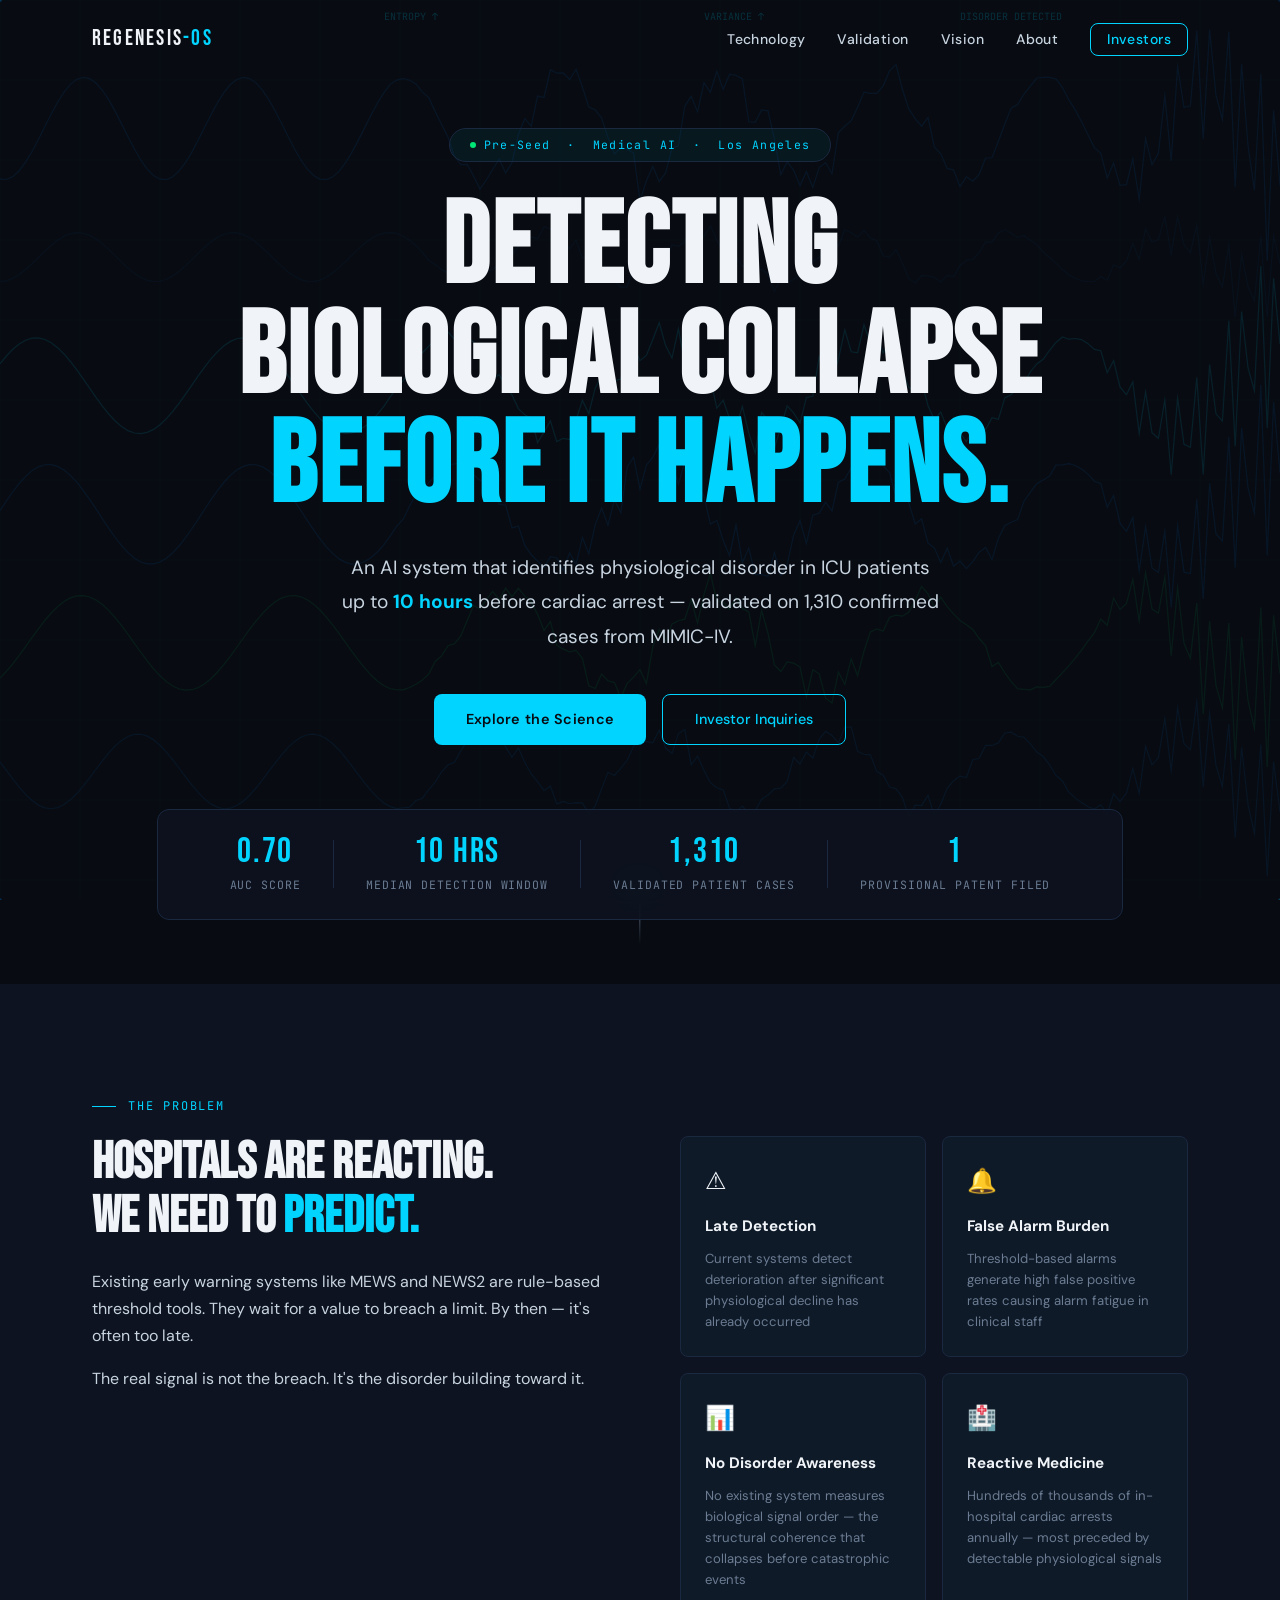
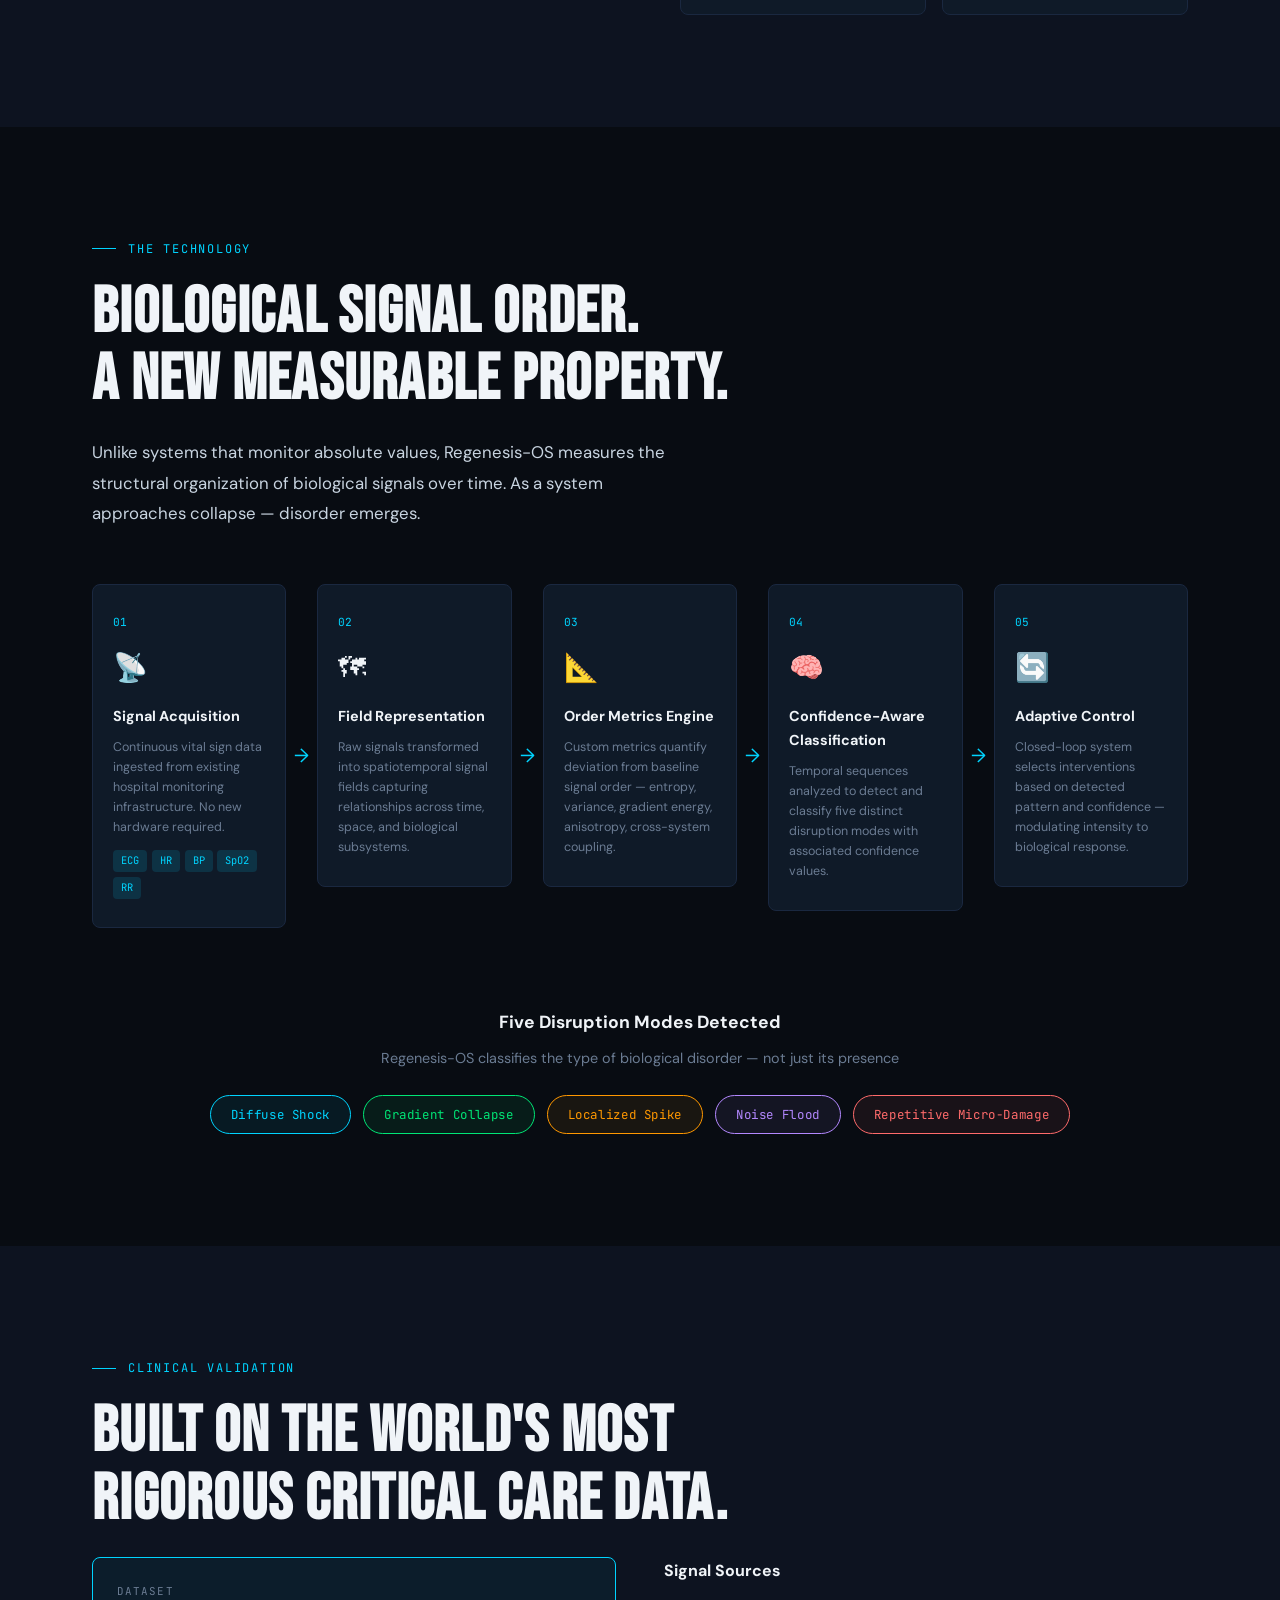
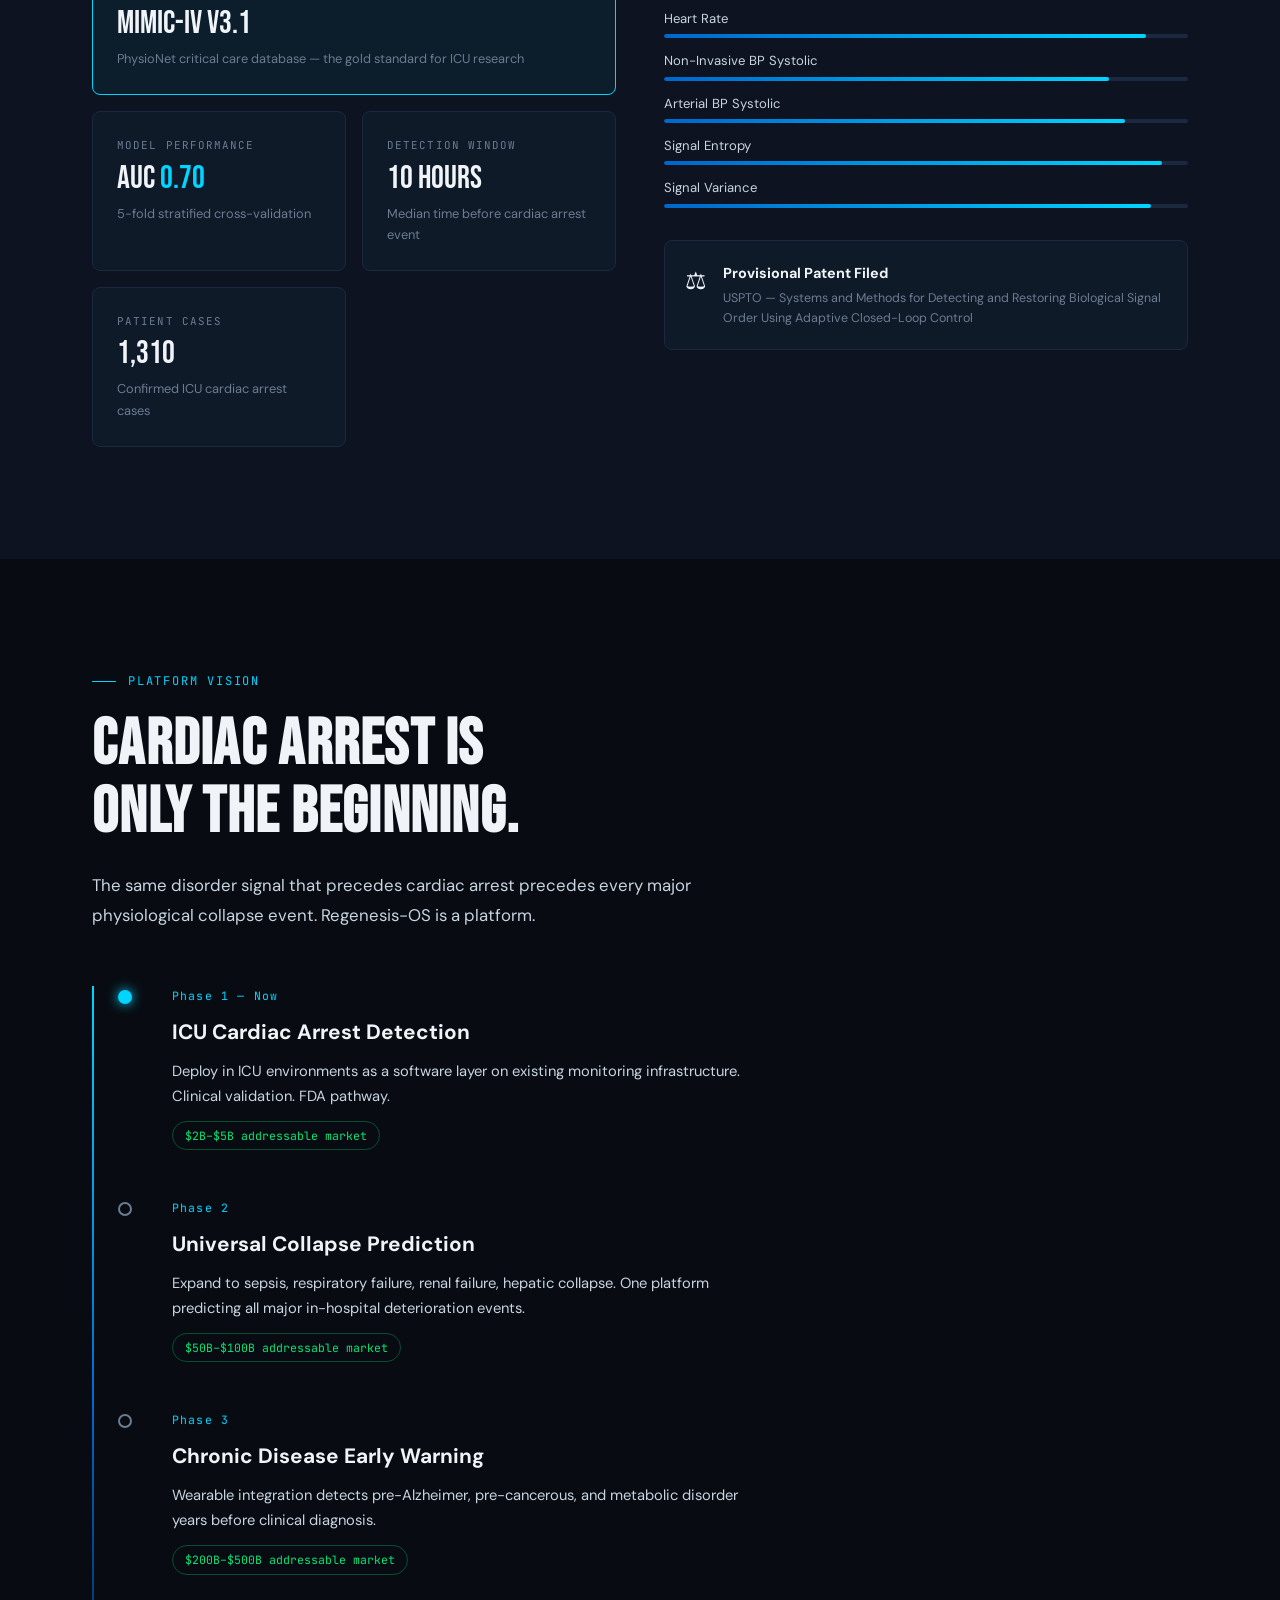
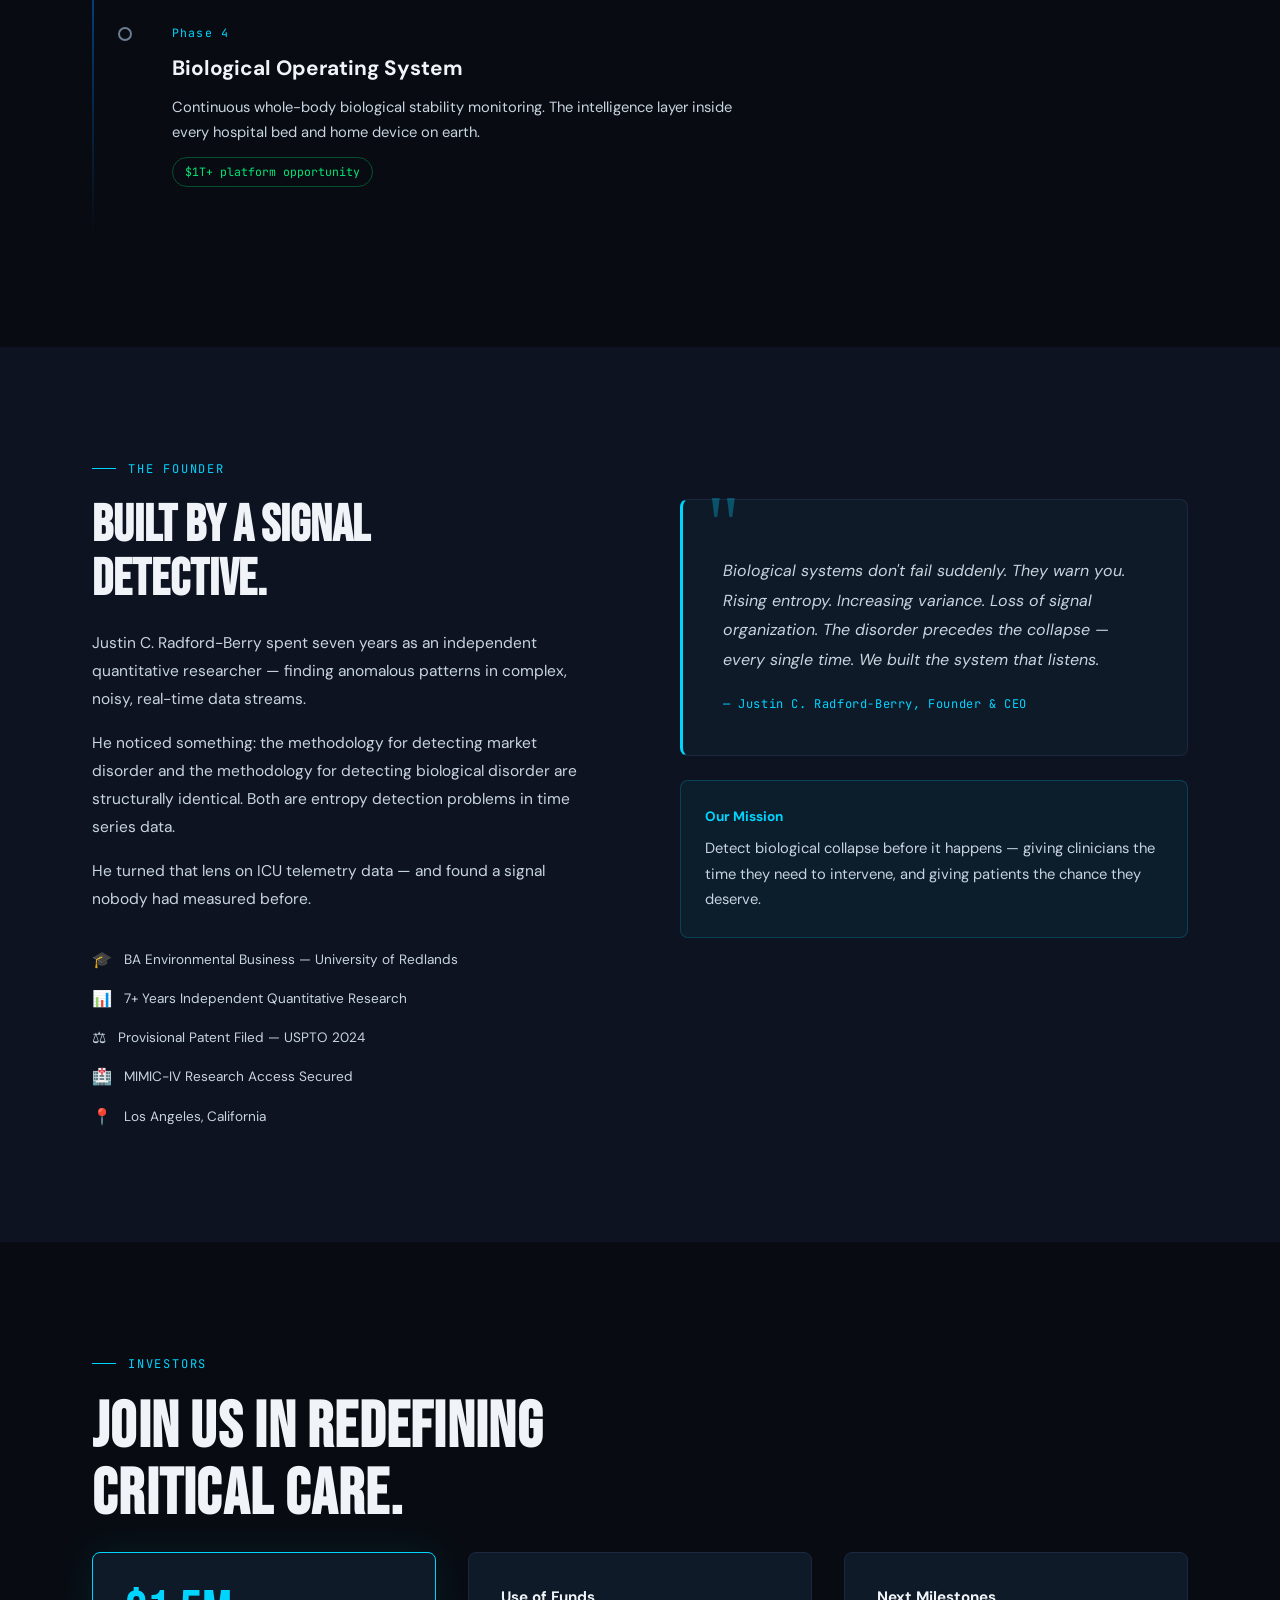
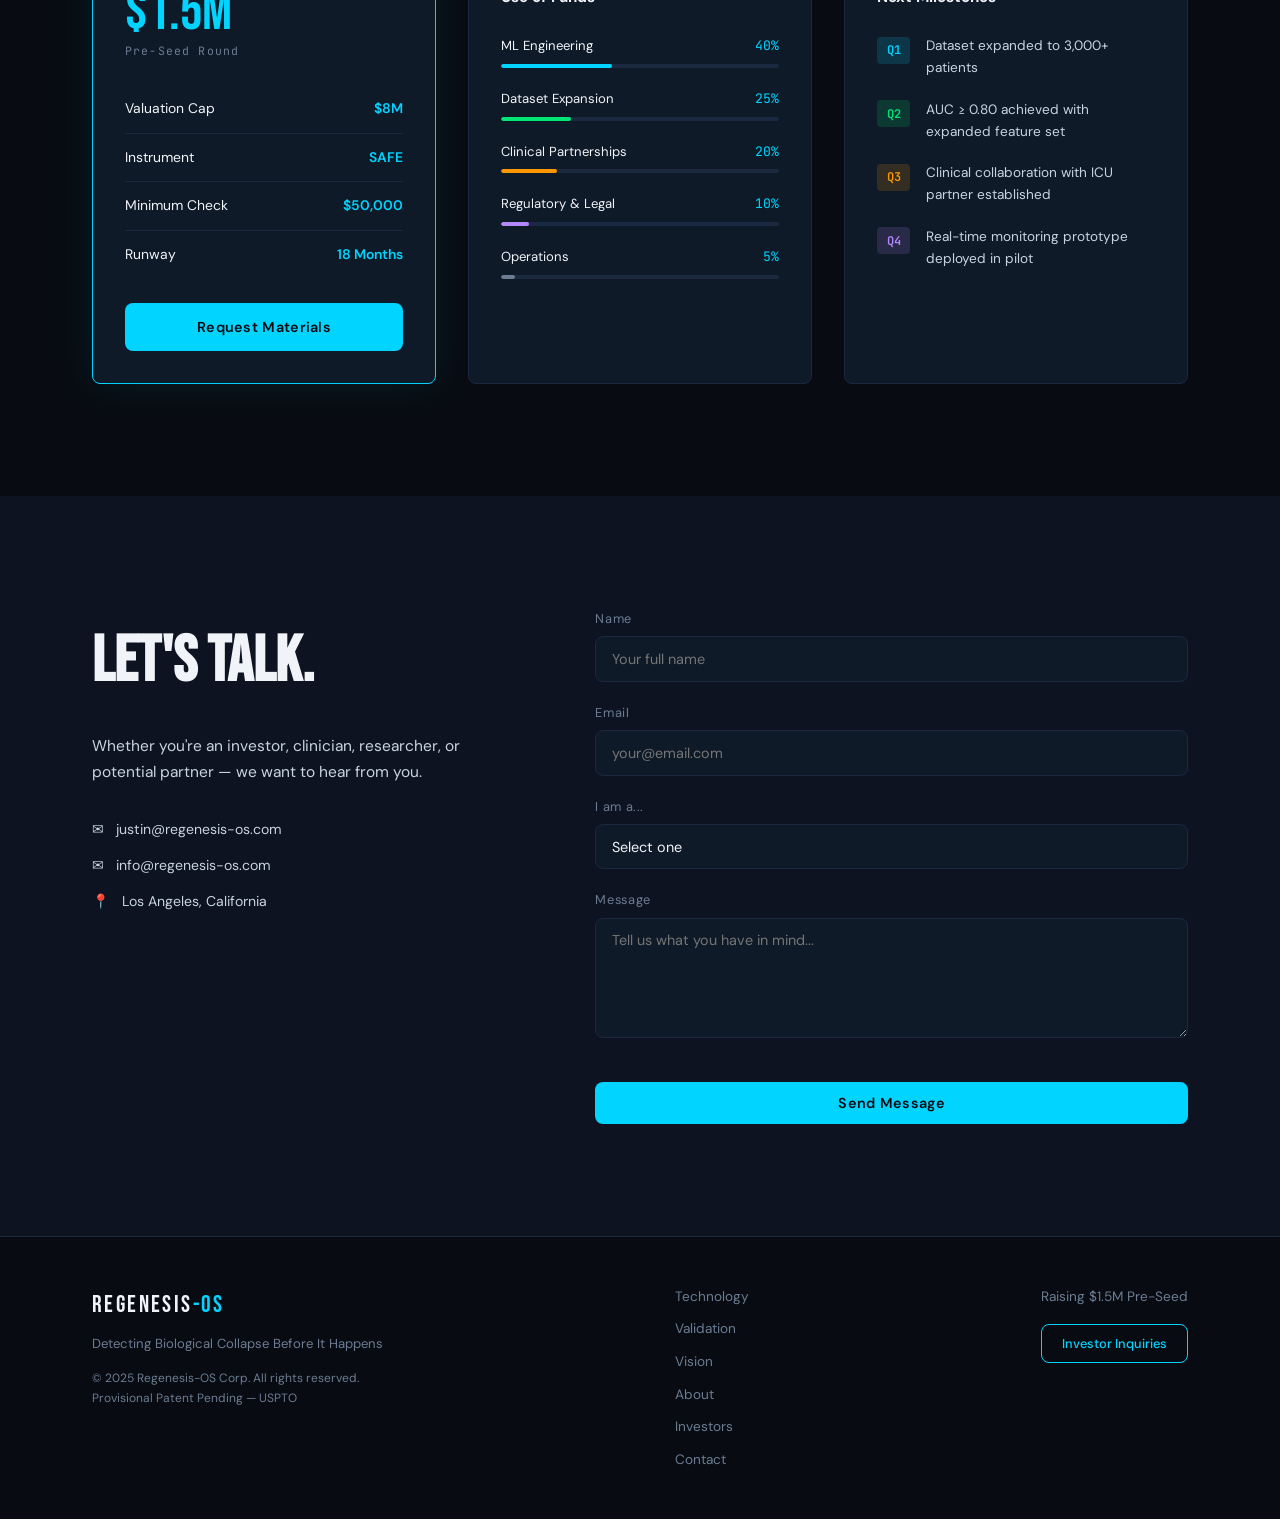
==== index.html @ fcfbba46 "Initial Regenesis-OS website" ====
<!DOCTYPE html>
<html lang="en">
<head>
  <meta charset="UTF-8" />
  <meta name="viewport" content="width=device-width, initial-scale=1.0" />
  <title>Regenesis-OS | Detecting Biological Collapse Before It Happens</title>
  <meta name="description" content="AI-powered physiological disorder detection for ICU patients. Detecting cardiac arrest up to 10 hours before collapse." />
  <link rel="preconnect" href="https://fonts.googleapis.com" />
  <link rel="preconnect" href="https://fonts.gstatic.com" crossorigin />
  <link href="https://fonts.googleapis.com/css2?family=Bebas+Neue&family=DM+Sans:wght@300;400;500;600&family=JetBrains+Mono:wght@400;600&display=swap" rel="stylesheet" />
  <link rel="stylesheet" href="css/style.css" />
</head>
<body>

  <!-- NAV -->
  <nav id="navbar">
    <div class="nav-inner">
      <a href="/" class="nav-logo">REGENESIS<span>-OS</span></a>
      <ul class="nav-links">
        <li><a href="#technology">Technology</a></li>
        <li><a href="#validation">Validation</a></li>
        <li><a href="#vision">Vision</a></li>
        <li><a href="#about">About</a></li>
        <li><a href="#investors" class="nav-cta">Investors</a></li>
      </ul>
      <button class="hamburger" id="hamburger" aria-label="Menu">
        <span></span><span></span><span></span>
      </button>
    </div>
    <div class="mobile-menu" id="mobileMenu">
      <a href="#technology">Technology</a>
      <a href="#validation">Validation</a>
      <a href="#vision">Vision</a>
      <a href="#about">About</a>
      <a href="#investors">Investors</a>
    </div>
  </nav>

  <!-- HERO -->
  <section id="hero">
    <canvas id="bioCanvas"></canvas>
    <div class="hero-content">
      <div class="hero-badge">
        <span class="badge-dot"></span>
        Pre-Seed &nbsp;·&nbsp; Medical AI &nbsp;·&nbsp; Los Angeles
      </div>
      <h1 class="hero-headline">
        Detecting<br/>
        Biological Collapse<br/>
        <em>Before It Happens.</em>
      </h1>
      <p class="hero-sub">
        An AI system that identifies physiological disorder in ICU patients
        up to <strong>10 hours</strong> before cardiac arrest —
        validated on 1,310 confirmed cases from MIMIC-IV.
      </p>
      <div class="hero-actions">
        <a href="#technology" class="btn-primary">Explore the Science</a>
        <a href="#investors" class="btn-ghost">Investor Inquiries</a>
      </div>
    </div>
    <div class="hero-stats">
      <div class="stat-item">
        <span class="stat-val" data-target="0.70" data-prefix="" data-suffix="">0.70</span>
        <span class="stat-label">AUC Score</span>
      </div>
      <div class="stat-divider"></div>
      <div class="stat-item">
        <span class="stat-val">10 hrs</span>
        <span class="stat-label">Median Detection Window</span>
      </div>
      <div class="stat-divider"></div>
      <div class="stat-item">
        <span class="stat-val">1,310</span>
        <span class="stat-label">Validated Patient Cases</span>
      </div>
      <div class="stat-divider"></div>
      <div class="stat-item">
        <span class="stat-val">1</span>
        <span class="stat-label">Provisional Patent Filed</span>
      </div>
    </div>
    <div class="scroll-indicator">
      <span>Scroll</span>
      <div class="scroll-line"></div>
    </div>
  </section>

  <!-- PROBLEM -->
  <section id="problem">
    <div class="container">
      <div class="section-tag">The Problem</div>
      <div class="problem-grid">
        <div class="problem-left">
          <h2>Hospitals are reacting.<br/>We need to <em>predict.</em></h2>
          <p>Existing early warning systems like MEWS and NEWS2 are rule-based threshold tools. They wait for a value to breach a limit. By then — it's often too late.</p>
          <p>The real signal is not the breach. It's the disorder building toward it.</p>
        </div>
        <div class="problem-right">
          <div class="problem-card">
            <div class="problem-icon">⚠</div>
            <h3>Late Detection</h3>
            <p>Current systems detect deterioration after significant physiological decline has already occurred</p>
          </div>
          <div class="problem-card">
            <div class="problem-icon">🔔</div>
            <h3>False Alarm Burden</h3>
            <p>Threshold-based alarms generate high false positive rates causing alarm fatigue in clinical staff</p>
          </div>
          <div class="problem-card">
            <div class="problem-icon">📊</div>
            <h3>No Disorder Awareness</h3>
            <p>No existing system measures biological signal order — the structural coherence that collapses before catastrophic events</p>
          </div>
          <div class="problem-card">
            <div class="problem-icon">🏥</div>
            <h3>Reactive Medicine</h3>
            <p>Hundreds of thousands of in-hospital cardiac arrests annually — most preceded by detectable physiological signals</p>
          </div>
        </div>
      </div>
    </div>
  </section>

  <!-- TECHNOLOGY -->
  <section id="technology">
    <div class="container">
      <div class="section-tag">The Technology</div>
      <h2 class="section-title">Biological Signal Order.<br/>A New Measurable Property.</h2>
      <p class="section-sub">Unlike systems that monitor absolute values, Regenesis-OS measures the structural organization of biological signals over time. As a system approaches collapse — disorder emerges.</p>

      <div class="tech-pipeline">
        <div class="pipeline-step">
          <div class="step-num">01</div>
          <div class="step-icon">📡</div>
          <h3>Signal Acquisition</h3>
          <p>Continuous vital sign data ingested from existing hospital monitoring infrastructure. No new hardware required.</p>
          <div class="step-signals">
            <span>ECG</span><span>HR</span><span>BP</span><span>SpO2</span><span>RR</span>
          </div>
        </div>
        <div class="pipeline-arrow">→</div>
        <div class="pipeline-step">
          <div class="step-num">02</div>
          <div class="step-icon">🗺</div>
          <h3>Field Representation</h3>
          <p>Raw signals transformed into spatiotemporal signal fields capturing relationships across time, space, and biological subsystems.</p>
        </div>
        <div class="pipeline-arrow">→</div>
        <div class="pipeline-step">
          <div class="step-num">03</div>
          <div class="step-icon">📐</div>
          <h3>Order Metrics Engine</h3>
          <p>Custom metrics quantify deviation from baseline signal order — entropy, variance, gradient energy, anisotropy, cross-system coupling.</p>
        </div>
        <div class="pipeline-arrow">→</div>
        <div class="pipeline-step">
          <div class="step-num">04</div>
          <div class="step-icon">🧠</div>
          <h3>Confidence-Aware Classification</h3>
          <p>Temporal sequences analyzed to detect and classify five distinct disruption modes with associated confidence values.</p>
        </div>
        <div class="pipeline-arrow">→</div>
        <div class="pipeline-step">
          <div class="step-num">05</div>
          <div class="step-icon">🔄</div>
          <h3>Adaptive Control</h3>
          <p>Closed-loop system selects interventions based on detected pattern and confidence — modulating intensity to biological response.</p>
        </div>
      </div>

      <div class="disruption-modes">
        <div class="modes-header">
          <h3>Five Disruption Modes Detected</h3>
          <p>Regenesis-OS classifies the type of biological disorder — not just its presence</p>
        </div>
        <div class="modes-grid">
          <div class="mode-chip mode-1">Diffuse Shock</div>
          <div class="mode-chip mode-2">Gradient Collapse</div>
          <div class="mode-chip mode-3">Localized Spike</div>
          <div class="mode-chip mode-4">Noise Flood</div>
          <div class="mode-chip mode-5">Repetitive Micro-Damage</div>
        </div>
      </div>
    </div>
  </section>

  <!-- VALIDATION -->
  <section id="validation">
    <div class="container">
      <div class="section-tag">Clinical Validation</div>
      <h2 class="section-title">Built on the World's Most<br/>Rigorous Critical Care Data.</h2>

      <div class="validation-grid">
        <div class="validation-main">
          <div class="val-card highlight">
            <div class="val-label">Dataset</div>
            <div class="val-value">MIMIC-IV v3.1</div>
            <div class="val-desc">PhysioNet critical care database — the gold standard for ICU research</div>
          </div>
          <div class="val-card">
            <div class="val-label">Model Performance</div>
            <div class="val-value auc">AUC <span>0.70</span></div>
            <div class="val-desc">5-fold stratified cross-validation</div>
          </div>
          <div class="val-card">
            <div class="val-label">Detection Window</div>
            <div class="val-value">10 Hours</div>
            <div class="val-desc">Median time before cardiac arrest event</div>
          </div>
          <div class="val-card">
            <div class="val-label">Patient Cases</div>
            <div class="val-value">1,310</div>
            <div class="val-desc">Confirmed ICU cardiac arrest cases</div>
          </div>
        </div>
        <div class="validation-signals">
          <h3>Signal Sources</h3>
          <div class="signal-list">
            <div class="signal-row">
              <div class="signal-name">Heart Rate</div>
              <div class="signal-bar"><div class="signal-fill" style="width:92%"></div></div>
            </div>
            <div class="signal-row">
              <div class="signal-name">Non-Invasive BP Systolic</div>
              <div class="signal-bar"><div class="signal-fill" style="width:85%"></div></div>
            </div>
            <div class="signal-row">
              <div class="signal-name">Arterial BP Systolic</div>
              <div class="signal-bar"><div class="signal-fill" style="width:88%"></div></div>
            </div>
            <div class="signal-row">
              <div class="signal-name">Signal Entropy</div>
              <div class="signal-bar"><div class="signal-fill" style="width:95%"></div></div>
            </div>
            <div class="signal-row">
              <div class="signal-name">Signal Variance</div>
              <div class="signal-bar"><div class="signal-fill" style="width:93%"></div></div>
            </div>
          </div>
          <div class="ip-badge">
            <div class="ip-icon">⚖</div>
            <div>
              <strong>Provisional Patent Filed</strong>
              <p>USPTO — Systems and Methods for Detecting and Restoring Biological Signal Order Using Adaptive Closed-Loop Control</p>
            </div>
          </div>
        </div>
      </div>
    </div>
  </section>

  <!-- VISION -->
  <section id="vision">
    <div class="container">
      <div class="section-tag">Platform Vision</div>
      <h2 class="section-title">Cardiac Arrest Is<br/>Only The Beginning.</h2>
      <p class="section-sub">The same disorder signal that precedes cardiac arrest precedes every major physiological collapse event. Regenesis-OS is a platform.</p>

      <div class="vision-timeline">
        <div class="timeline-item active">
          <div class="timeline-marker"></div>
          <div class="timeline-content">
            <div class="timeline-phase">Phase 1 — Now</div>
            <h3>ICU Cardiac Arrest Detection</h3>
            <p>Deploy in ICU environments as a software layer on existing monitoring infrastructure. Clinical validation. FDA pathway.</p>
            <div class="timeline-market">$2B–$5B addressable market</div>
          </div>
        </div>
        <div class="timeline-item">
          <div class="timeline-marker"></div>
          <div class="timeline-content">
            <div class="timeline-phase">Phase 2</div>
            <h3>Universal Collapse Prediction</h3>
            <p>Expand to sepsis, respiratory failure, renal failure, hepatic collapse. One platform predicting all major in-hospital deterioration events.</p>
            <div class="timeline-market">$50B–$100B addressable market</div>
          </div>
        </div>
        <div class="timeline-item">
          <div class="timeline-marker"></div>
          <div class="timeline-content">
            <div class="timeline-phase">Phase 3</div>
            <h3>Chronic Disease Early Warning</h3>
            <p>Wearable integration detects pre-Alzheimer, pre-cancerous, and metabolic disorder years before clinical diagnosis.</p>
            <div class="timeline-market">$200B–$500B addressable market</div>
          </div>
        </div>
        <div class="timeline-item">
          <div class="timeline-marker"></div>
          <div class="timeline-content">
            <div class="timeline-phase">Phase 4</div>
            <h3>Biological Operating System</h3>
            <p>Continuous whole-body biological stability monitoring. The intelligence layer inside every hospital bed and home device on earth.</p>
            <div class="timeline-market">$1T+ platform opportunity</div>
          </div>
        </div>
      </div>
    </div>
  </section>

  <!-- ABOUT -->
  <section id="about">
    <div class="container">
      <div class="section-tag">The Founder</div>
      <div class="about-grid">
        <div class="about-left">
          <h2>Built by a Signal<br/>Detective.</h2>
          <p>Justin C. Radford-Berry spent seven years as an independent quantitative researcher — finding anomalous patterns in complex, noisy, real-time data streams.</p>
          <p>He noticed something: the methodology for detecting market disorder and the methodology for detecting biological disorder are structurally identical. Both are entropy detection problems in time series data.</p>
          <p>He turned that lens on ICU telemetry data — and found a signal nobody had measured before.</p>
          <div class="about-credentials">
            <div class="cred-item">
              <span class="cred-icon">🎓</span>
              <span>BA Environmental Business — University of Redlands</span>
            </div>
            <div class="cred-item">
              <span class="cred-icon">📊</span>
              <span>7+ Years Independent Quantitative Research</span>
            </div>
            <div class="cred-item">
              <span class="cred-icon">⚖</span>
              <span>Provisional Patent Filed — USPTO 2024</span>
            </div>
            <div class="cred-item">
              <span class="cred-icon">🏥</span>
              <span>MIMIC-IV Research Access Secured</span>
            </div>
            <div class="cred-item">
              <span class="cred-icon">📍</span>
              <span>Los Angeles, California</span>
            </div>
          </div>
        </div>
        <div class="about-right">
          <div class="quote-block">
            <div class="quote-mark">"</div>
            <p>Biological systems don't fail suddenly. They warn you. Rising entropy. Increasing variance. Loss of signal organization. The disorder precedes the collapse — every single time. We built the system that listens.</p>
            <div class="quote-author">— Justin C. Radford-Berry, Founder & CEO</div>
          </div>
          <div class="mission-block">
            <h3>Our Mission</h3>
            <p>Detect biological collapse before it happens — giving clinicians the time they need to intervene, and giving patients the chance they deserve.</p>
          </div>
        </div>
      </div>
    </div>
  </section>

  <!-- INVESTORS -->
  <section id="investors">
    <div class="container">
      <div class="section-tag">Investors</div>
      <h2 class="section-title">Join Us in Redefining<br/>Critical Care.</h2>

      <div class="investors-grid">
        <div class="raise-card">
          <div class="raise-amount">$1.5M</div>
          <div class="raise-label">Pre-Seed Round</div>
          <div class="raise-details">
            <div class="raise-row">
              <span>Valuation Cap</span>
              <span>$8M</span>
            </div>
            <div class="raise-row">
              <span>Instrument</span>
              <span>SAFE</span>
            </div>
            <div class="raise-row">
              <span>Minimum Check</span>
              <span>$50,000</span>
            </div>
            <div class="raise-row">
              <span>Runway</span>
              <span>18 Months</span>
            </div>
          </div>
          <a href="mailto:justin@regenesis-os.com" class="btn-primary full">Request Materials</a>
        </div>

        <div class="use-of-funds">
          <h3>Use of Funds</h3>
          <div class="fund-item">
            <div class="fund-label">
              <span>ML Engineering</span>
              <span class="fund-pct">40%</span>
            </div>
            <div class="fund-bar">
              <div class="fund-fill" style="width:40%; background: var(--cyan)"></div>
            </div>
          </div>
          <div class="fund-item">
            <div class="fund-label">
              <span>Dataset Expansion</span>
              <span class="fund-pct">25%</span>
            </div>
            <div class="fund-bar">
              <div class="fund-fill" style="width:25%; background: var(--green)"></div>
            </div>
          </div>
          <div class="fund-item">
            <div class="fund-label">
              <span>Clinical Partnerships</span>
              <span class="fund-pct">20%</span>
            </div>
            <div class="fund-bar">
              <div class="fund-fill" style="width:20%; background: var(--orange)"></div>
            </div>
          </div>
          <div class="fund-item">
            <div class="fund-label">
              <span>Regulatory & Legal</span>
              <span class="fund-pct">10%</span>
            </div>
            <div class="fund-bar">
              <div class="fund-fill" style="width:10%; background: var(--purple)"></div>
            </div>
          </div>
          <div class="fund-item">
            <div class="fund-label">
              <span>Operations</span>
              <span class="fund-pct">5%</span>
            </div>
            <div class="fund-bar">
              <div class="fund-fill" style="width:5%; background: var(--mid-gray)"></div>
            </div>
          </div>
        </div>

        <div class="milestones-card">
          <h3>Next Milestones</h3>
          <div class="milestone-list">
            <div class="milestone-item">
              <div class="milestone-q cyan">Q1</div>
              <div class="milestone-text">Dataset expanded to 3,000+ patients</div>
            </div>
            <div class="milestone-item">
              <div class="milestone-q green">Q2</div>
              <div class="milestone-text">AUC ≥ 0.80 achieved with expanded feature set</div>
            </div>
            <div class="milestone-item">
              <div class="milestone-q orange">Q3</div>
              <div class="milestone-text">Clinical collaboration with ICU partner established</div>
            </div>
            <div class="milestone-item">
              <div class="milestone-q purple">Q4</div>
              <div class="milestone-text">Real-time monitoring prototype deployed in pilot</div>
            </div>
          </div>
        </div>
      </div>
    </div>
  </section>

  <!-- CONTACT -->
  <section id="contact">
    <div class="container">
      <div class="contact-inner">
        <div class="contact-left">
          <h2>Let's Talk.</h2>
          <p>Whether you're an investor, clinician, researcher, or potential partner — we want to hear from you.</p>
          <div class="contact-links">
            <a href="mailto:justin@regenesis-os.com" class="contact-link">
              <span>✉</span> justin@regenesis-os.com
            </a>
            <a href="mailto:info@regenesis-os.com" class="contact-link">
              <span>✉</span> info@regenesis-os.com
            </a>
            <div class="contact-link">
              <span>📍</span> Los Angeles, California
            </div>
          </div>
        </div>
        <form class="contact-form" id="contactForm">
          <div class="form-group">
            <label>Name</label>
            <input type="text" placeholder="Your full name" required />
          </div>
          <div class="form-group">
            <label>Email</label>
            <input type="email" placeholder="your@email.com" required />
          </div>
          <div class="form-group">
            <label>I am a...</label>
            <select>
              <option value="">Select one</option>
              <option>Investor</option>
              <option>ICU Physician / Clinician</option>
              <option>Researcher</option>
              <option>Potential Partner</option>
              <option>Press / Media</option>
              <option>Other</option>
            </select>
          </div>
          <div class="form-group">
            <label>Message</label>
            <textarea placeholder="Tell us what you have in mind..." rows="4" required></textarea>
          </div>
          <button type="submit" class="btn-primary full">Send Message</button>
        </form>
      </div>
    </div>
  </section>

  <!-- FOOTER -->
  <footer>
    <div class="container">
      <div class="footer-inner">
        <div class="footer-left">
          <div class="footer-logo">REGENESIS<span>-OS</span></div>
          <p>Detecting Biological Collapse Before It Happens</p>
          <p class="footer-legal">© 2025 Regenesis-OS Corp. All rights reserved.<br/>Provisional Patent Pending — USPTO</p>
        </div>
        <div class="footer-links">
          <a href="#technology">Technology</a>
          <a href="#validation">Validation</a>
          <a href="#vision">Vision</a>
          <a href="#about">About</a>
          <a href="#investors">Investors</a>
          <a href="#contact">Contact</a>
        </div>
        <div class="footer-right">
          <p>Raising $1.5M Pre-Seed</p>
          <a href="mailto:justin@regenesis-os.com" class="btn-ghost small">Investor Inquiries</a>
        </div>
      </div>
    </div>
  </footer>

  <script src="js/main.js"></script>
</body>
</html>
---- css/style.css ----
/* ── VARIABLES ─────────────────────────────────────────── */
:root {
  --bg:        #080C12;
  --bg2:       #0D1320;
  --bg3:       #111927;
  --card:      #0F1A28;
  --border:    #1A2840;
  --cyan:      #00D4FF;
  --cyan-dim:  #00D4FF22;
  --blue:      #0066CC;
  --green:     #00E676;
  --orange:    #FF9800;
  --purple:    #B388FF;
  --white:     #F0F4F8;
  --light:     #C8D4E0;
  --mid-gray:  #6B7C93;
  --font-disp: 'Bebas Neue', sans-serif;
  --font-body: 'DM Sans', sans-serif;
  --font-mono: 'JetBrains Mono', monospace;
  --radius:    8px;
  --transition: 0.3s cubic-bezier(0.4, 0, 0.2, 1);
}

/* ── RESET ─────────────────────────────────────────────── */
*, *::before, *::after { box-sizing: border-box; margin: 0; padding: 0; }
html { scroll-behavior: smooth; }
body {
  background: var(--bg);
  color: var(--white);
  font-family: var(--font-body);
  font-size: 16px;
  line-height: 1.7;
  overflow-x: hidden;
}
a { text-decoration: none; color: inherit; }
img { max-width: 100%; }

/* ── SCROLLBAR ─────────────────────────────────────────── */
::-webkit-scrollbar { width: 4px; }
::-webkit-scrollbar-track { background: var(--bg); }
::-webkit-scrollbar-thumb { background: var(--cyan); border-radius: 2px; }

/* ── CONTAINER ─────────────────────────────────────────── */
.container { max-width: 1160px; margin: 0 auto; padding: 0 2rem; }

/* ── BUTTONS ───────────────────────────────────────────── */
.btn-primary {
  display: inline-flex; align-items: center; justify-content: center;
  background: var(--cyan); color: var(--bg);
  font-family: var(--font-body); font-weight: 600; font-size: 0.9rem;
  padding: 0.75rem 2rem; border-radius: var(--radius);
  border: none; cursor: pointer;
  transition: var(--transition);
  letter-spacing: 0.02em;
}
.btn-primary:hover { background: #33DDFF; transform: translateY(-2px); box-shadow: 0 8px 30px #00D4FF33; }
.btn-primary.full { width: 100%; margin-top: 1.5rem; }
.btn-ghost {
  display: inline-flex; align-items: center; justify-content: center;
  background: transparent; color: var(--cyan);
  font-family: var(--font-body); font-weight: 500; font-size: 0.9rem;
  padding: 0.75rem 2rem; border-radius: var(--radius);
  border: 1px solid var(--cyan); cursor: pointer;
  transition: var(--transition);
}
.btn-ghost:hover { background: var(--cyan-dim); transform: translateY(-2px); }
.btn-ghost.small { padding: 0.5rem 1.25rem; font-size: 0.8rem; }

/* ── SECTION COMMONS ───────────────────────────────────── */
section { padding: 7rem 0; }
.section-tag {
  font-family: var(--font-mono); font-size: 0.75rem;
  color: var(--cyan); letter-spacing: 0.15em; text-transform: uppercase;
  margin-bottom: 1.25rem;
  display: flex; align-items: center; gap: 0.75rem;
}
.section-tag::before {
  content: ''; display: block; width: 24px; height: 1px; background: var(--cyan);
}
.section-title {
  font-family: var(--font-disp); font-size: clamp(2.5rem, 5vw, 4rem);
  line-height: 1.05; color: var(--white); margin-bottom: 1.5rem;
  letter-spacing: 0.02em;
}
.section-title em { color: var(--cyan); font-style: normal; }
.section-sub {
  font-size: 1.05rem; color: var(--light); max-width: 600px;
  margin-bottom: 3.5rem; line-height: 1.8;
}

/* ── NAVBAR ────────────────────────────────────────────── */
#navbar {
  position: fixed; top: 0; left: 0; right: 0; z-index: 1000;
  background: transparent;
  transition: background 0.4s ease, backdrop-filter 0.4s ease;
}
#navbar.scrolled {
  background: rgba(8, 12, 18, 0.92);
  backdrop-filter: blur(20px);
  border-bottom: 1px solid var(--border);
}
.nav-inner {
  display: flex; align-items: center; justify-content: space-between;
  padding: 1.25rem 2rem; max-width: 1160px; margin: 0 auto;
}
.nav-logo {
  font-family: var(--font-disp); font-size: 1.4rem; letter-spacing: 0.1em;
  color: var(--white);
}
.nav-logo span { color: var(--cyan); }
.nav-links { display: flex; gap: 2rem; list-style: none; }
.nav-links a {
  font-size: 0.875rem; font-weight: 500; color: var(--light);
  transition: color var(--transition); letter-spacing: 0.03em;
}
.nav-links a:hover { color: var(--cyan); }
.nav-cta {
  color: var(--cyan) !important; border: 1px solid var(--cyan);
  padding: 0.4rem 1rem; border-radius: var(--radius);
}
.nav-cta:hover { background: var(--cyan-dim) !important; }
.hamburger {
  display: none; flex-direction: column; gap: 5px;
  background: none; border: none; cursor: pointer; padding: 4px;
}
.hamburger span {
  display: block; width: 22px; height: 2px;
  background: var(--white); border-radius: 2px; transition: var(--transition);
}
.mobile-menu {
  display: none; flex-direction: column; gap: 0;
  background: var(--bg2); border-top: 1px solid var(--border);
  padding: 1rem 2rem;
}
.mobile-menu a {
  padding: 0.75rem 0; border-bottom: 1px solid var(--border);
  font-size: 0.95rem; color: var(--light);
}
.mobile-menu.open { display: flex; }

/* ── HERO ──────────────────────────────────────────────── */
#hero {
  position: relative; min-height: 100vh;
  display: flex; flex-direction: column;
  justify-content: center; align-items: center;
  padding: 8rem 2rem 4rem; overflow: hidden;
}
#bioCanvas {
  position: absolute; inset: 0; z-index: 0; opacity: 0.35;
}
.hero-content {
  position: relative; z-index: 1;
  text-align: center; max-width: 820px;
  animation: fadeUp 1s ease both;
}
.hero-badge {
  display: inline-flex; align-items: center; gap: 0.5rem;
  font-family: var(--font-mono); font-size: 0.72rem;
  color: var(--cyan); letter-spacing: 0.12em;
  border: 1px solid var(--border); border-radius: 100px;
  padding: 0.4rem 1.2rem; margin-bottom: 2rem;
  background: rgba(0,212,255,0.06);
}
.badge-dot {
  width: 6px; height: 6px; background: var(--green);
  border-radius: 50%; animation: pulse 2s infinite;
}
.hero-headline {
  font-family: var(--font-disp);
  font-size: clamp(3.5rem, 9vw, 7.5rem);
  line-height: 0.95; letter-spacing: 0.02em;
  color: var(--white); margin-bottom: 1.75rem;
}
.hero-headline em { color: var(--cyan); font-style: normal; display: block; }
.hero-sub {
  font-size: clamp(1rem, 2vw, 1.2rem); color: var(--light);
  line-height: 1.8; margin-bottom: 2.5rem; max-width: 600px; margin-left: auto; margin-right: auto;
}
.hero-sub strong { color: var(--cyan); }
.hero-actions { display: flex; gap: 1rem; justify-content: center; flex-wrap: wrap; }
.hero-stats {
  position: relative; z-index: 1;
  display: flex; align-items: center; gap: 0;
  background: rgba(13,19,32,0.85); backdrop-filter: blur(20px);
  border: 1px solid var(--border); border-radius: 12px;
  padding: 1.5rem 2.5rem; margin-top: 4rem;
  animation: fadeUp 1s 0.3s ease both;
}
.stat-item { text-align: center; padding: 0 2rem; }
.stat-val {
  display: block; font-family: var(--font-disp); font-size: 2.2rem;
  color: var(--cyan); letter-spacing: 0.05em; line-height: 1;
}
.stat-label {
  display: block; font-size: 0.72rem; color: var(--mid-gray);
  font-family: var(--font-mono); letter-spacing: 0.08em;
  text-transform: uppercase; margin-top: 0.4rem;
}
.stat-divider { width: 1px; height: 48px; background: var(--border); }
.scroll-indicator {
  position: absolute; bottom: 2.5rem; left: 50%; transform: translateX(-50%);
  display: flex; flex-direction: column; align-items: center; gap: 0.5rem;
  font-family: var(--font-mono); font-size: 0.65rem;
  color: var(--mid-gray); letter-spacing: 0.15em;
}
.scroll-line {
  width: 1px; height: 40px; background: linear-gradient(to bottom, var(--mid-gray), transparent);
  animation: scrollPulse 2s infinite;
}

/* ── PROBLEM ───────────────────────────────────────────── */
#problem { background: var(--bg2); }
.problem-grid {
  display: grid; grid-template-columns: 1fr 1fr; gap: 5rem; align-items: start;
}
.problem-left h2 {
  font-family: var(--font-disp); font-size: clamp(2rem, 4vw, 3.2rem);
  line-height: 1.05; margin-bottom: 1.5rem;
}
.problem-left h2 em { color: var(--cyan); font-style: normal; }
.problem-left p { color: var(--light); margin-bottom: 1rem; font-size: 1rem; }
.problem-right {
  display: grid; grid-template-columns: 1fr 1fr; gap: 1rem;
}
.problem-card {
  background: var(--card); border: 1px solid var(--border);
  border-radius: var(--radius); padding: 1.5rem;
  transition: var(--transition);
}
.problem-card:hover { border-color: var(--cyan); transform: translateY(-3px); }
.problem-icon { font-size: 1.5rem; margin-bottom: 0.75rem; }
.problem-card h3 { font-size: 0.95rem; margin-bottom: 0.5rem; color: var(--white); }
.problem-card p { font-size: 0.82rem; color: var(--mid-gray); line-height: 1.6; }

/* ── TECHNOLOGY ────────────────────────────────────────── */
#technology { background: var(--bg); }
.tech-pipeline {
  display: flex; align-items: flex-start; gap: 0;
  overflow-x: auto; padding-bottom: 1rem; margin-bottom: 4rem;
}
.pipeline-step {
  flex: 1; min-width: 180px; background: var(--card);
  border: 1px solid var(--border); border-radius: var(--radius);
  padding: 1.75rem 1.25rem; transition: var(--transition);
  position: relative;
}
.pipeline-step:hover { border-color: var(--cyan); transform: translateY(-4px); }
.step-num {
  font-family: var(--font-mono); font-size: 0.7rem;
  color: var(--cyan); margin-bottom: 0.75rem; display: block;
}
.step-icon { font-size: 1.75rem; margin-bottom: 0.75rem; display: block; }
.pipeline-step h3 { font-size: 0.9rem; margin-bottom: 0.6rem; color: var(--white); }
.pipeline-step p { font-size: 0.78rem; color: var(--mid-gray); line-height: 1.6; }
.step-signals {
  display: flex; flex-wrap: wrap; gap: 0.3rem; margin-top: 0.75rem;
}
.step-signals span {
  font-family: var(--font-mono); font-size: 0.65rem;
  background: var(--cyan-dim); color: var(--cyan);
  padding: 0.15rem 0.5rem; border-radius: 4px;
}
.pipeline-arrow {
  color: var(--cyan); font-size: 1.2rem;
  padding: 0 0.5rem; align-self: center; flex-shrink: 0;
}
.disruption-modes { text-align: center; }
.modes-header h3 { font-size: 1.1rem; margin-bottom: 0.5rem; }
.modes-header p { color: var(--mid-gray); font-size: 0.9rem; margin-bottom: 1.5rem; }
.modes-grid { display: flex; flex-wrap: wrap; gap: 0.75rem; justify-content: center; }
.mode-chip {
  font-family: var(--font-mono); font-size: 0.78rem;
  padding: 0.5rem 1.25rem; border-radius: 100px;
  border: 1px solid; letter-spacing: 0.05em;
}
.mode-1 { border-color: var(--cyan); color: var(--cyan); background: rgba(0,212,255,0.07); }
.mode-2 { border-color: var(--green); color: var(--green); background: rgba(0,230,118,0.07); }
.mode-3 { border-color: var(--orange); color: var(--orange); background: rgba(255,152,0,0.07); }
.mode-4 { border-color: var(--purple); color: var(--purple); background: rgba(179,136,255,0.07); }
.mode-5 { border-color: #FF6B6B; color: #FF6B6B; background: rgba(255,107,107,0.07); }

/* ── VALIDATION ────────────────────────────────────────── */
#validation { background: var(--bg2); }
.validation-grid {
  display: grid; grid-template-columns: 1fr 1fr; gap: 3rem;
}
.validation-main {
  display: grid; grid-template-columns: 1fr 1fr; gap: 1rem;
}
.val-card {
  background: var(--card); border: 1px solid var(--border);
  border-radius: var(--radius); padding: 1.5rem;
  transition: var(--transition);
}
.val-card:hover { border-color: var(--cyan); }
.val-card.highlight {
  grid-column: 1 / -1; border-color: var(--cyan);
  background: rgba(0,212,255,0.05);
}
.val-label {
  font-family: var(--font-mono); font-size: 0.68rem;
  color: var(--mid-gray); letter-spacing: 0.1em;
  text-transform: uppercase; margin-bottom: 0.5rem;
}
.val-value {
  font-family: var(--font-disp); font-size: 2rem;
  color: var(--white); line-height: 1; margin-bottom: 0.5rem;
}
.val-value.auc span { color: var(--cyan); }
.val-desc { font-size: 0.8rem; color: var(--mid-gray); }
.validation-signals h3 { font-size: 1rem; margin-bottom: 1.5rem; color: var(--white); }
.signal-list { margin-bottom: 2rem; }
.signal-row { margin-bottom: 0.75rem; }
.signal-name { font-size: 0.82rem; color: var(--light); margin-bottom: 0.25rem; }
.signal-bar {
  height: 4px; background: var(--border); border-radius: 2px; overflow: hidden;
}
.signal-fill {
  height: 100%; background: linear-gradient(to right, var(--blue), var(--cyan));
  border-radius: 2px; transition: width 1.5s cubic-bezier(0.4,0,0.2,1);
}
.ip-badge {
  display: flex; gap: 1rem; align-items: flex-start;
  background: var(--card); border: 1px solid var(--border);
  border-radius: var(--radius); padding: 1.25rem;
}
.ip-icon { font-size: 1.5rem; flex-shrink: 0; }
.ip-badge strong { display: block; font-size: 0.9rem; margin-bottom: 0.25rem; }
.ip-badge p { font-size: 0.78rem; color: var(--mid-gray); line-height: 1.6; }

/* ── VISION ────────────────────────────────────────────── */
#vision { background: var(--bg); }
.vision-timeline { position: relative; padding-left: 2rem; }
.vision-timeline::before {
  content: ''; position: absolute; left: 0; top: 0; bottom: 0;
  width: 2px; background: linear-gradient(to bottom, var(--cyan), var(--blue), transparent);
}
.timeline-item {
  position: relative; padding: 0 0 3rem 3rem; opacity: 0.5;
  transition: opacity 0.3s;
}
.timeline-item.active, .timeline-item:hover { opacity: 1; }
.timeline-marker {
  position: absolute; left: -6px; top: 4px;
  width: 14px; height: 14px; border-radius: 50%;
  background: var(--bg); border: 2px solid var(--mid-gray);
  transition: var(--transition);
}
.timeline-item.active .timeline-marker,
.timeline-item:hover .timeline-marker {
  border-color: var(--cyan); background: var(--cyan);
  box-shadow: 0 0 12px var(--cyan);
}
.timeline-phase {
  font-family: var(--font-mono); font-size: 0.72rem;
  color: var(--cyan); letter-spacing: 0.1em; margin-bottom: 0.5rem;
}
.timeline-item h3 { font-size: 1.3rem; margin-bottom: 0.6rem; }
.timeline-item p { color: var(--light); font-size: 0.92rem; max-width: 600px; }
.timeline-market {
  display: inline-block; margin-top: 0.75rem;
  font-family: var(--font-mono); font-size: 0.72rem;
  color: var(--green); border: 1px solid rgba(0,230,118,0.3);
  padding: 0.25rem 0.75rem; border-radius: 100px;
}

/* ── ABOUT ─────────────────────────────────────────────── */
#about { background: var(--bg2); }
.about-grid { display: grid; grid-template-columns: 1fr 1fr; gap: 5rem; align-items: start; }
.about-left h2 {
  font-family: var(--font-disp); font-size: clamp(2rem, 4vw, 3.2rem);
  line-height: 1.05; margin-bottom: 1.5rem;
}
.about-left p { color: var(--light); font-size: 0.97rem; margin-bottom: 1rem; line-height: 1.8; }
.about-credentials { margin-top: 2rem; display: flex; flex-direction: column; gap: 0.75rem; }
.cred-item {
  display: flex; gap: 0.75rem; align-items: center;
  font-size: 0.85rem; color: var(--light);
}
.cred-icon { font-size: 1rem; }
.quote-block {
  background: var(--card); border: 1px solid var(--border);
  border-left: 3px solid var(--cyan);
  border-radius: var(--radius); padding: 2.5rem;
  margin-bottom: 1.5rem; position: relative;
}
.quote-mark {
  font-family: Georgia, serif; font-size: 5rem;
  color: var(--cyan); opacity: 0.3; line-height: 0;
  position: absolute; top: 1.5rem; left: 1.5rem;
}
.quote-block p {
  font-size: 1rem; color: var(--light); line-height: 1.85;
  font-style: italic; padding-top: 1rem;
}
.quote-author {
  margin-top: 1.25rem; font-family: var(--font-mono); font-size: 0.75rem;
  color: var(--cyan); letter-spacing: 0.05em;
}
.mission-block {
  background: rgba(0,212,255,0.05); border: 1px solid rgba(0,212,255,0.2);
  border-radius: var(--radius); padding: 1.5rem;
}
.mission-block h3 { font-size: 0.85rem; color: var(--cyan); margin-bottom: 0.5rem; }
.mission-block p { font-size: 0.92rem; color: var(--light); line-height: 1.75; }

/* ── INVESTORS ─────────────────────────────────────────── */
#investors { background: var(--bg); }
.investors-grid { display: grid; grid-template-columns: 1fr 1fr 1fr; gap: 2rem; }
.raise-card {
  background: var(--card); border: 1px solid var(--cyan);
  border-radius: var(--radius); padding: 2rem;
  box-shadow: 0 0 40px rgba(0,212,255,0.08);
}
.raise-amount {
  font-family: var(--font-disp); font-size: 3.5rem;
  color: var(--cyan); line-height: 1;
}
.raise-label {
  font-family: var(--font-mono); font-size: 0.72rem;
  color: var(--mid-gray); letter-spacing: 0.1em; margin-bottom: 1.5rem;
}
.raise-details { display: flex; flex-direction: column; gap: 0; }
.raise-row {
  display: flex; justify-content: space-between;
  padding: 0.75rem 0; border-bottom: 1px solid var(--border);
  font-size: 0.87rem;
}
.raise-row:last-child { border-bottom: none; }
.raise-row span:last-child { color: var(--cyan); font-weight: 600; }
.use-of-funds {
  background: var(--card); border: 1px solid var(--border);
  border-radius: var(--radius); padding: 2rem;
}
.use-of-funds h3 { font-size: 0.95rem; margin-bottom: 1.5rem; }
.fund-item { margin-bottom: 1.25rem; }
.fund-label {
  display: flex; justify-content: space-between;
  font-size: 0.82rem; margin-bottom: 0.4rem;
}
.fund-pct { font-family: var(--font-mono); color: var(--cyan); }
.fund-bar { height: 4px; background: var(--border); border-radius: 2px; overflow: hidden; }
.fund-fill { height: 100%; border-radius: 2px; }
.milestones-card {
  background: var(--card); border: 1px solid var(--border);
  border-radius: var(--radius); padding: 2rem;
}
.milestones-card h3 { font-size: 0.95rem; margin-bottom: 1.5rem; }
.milestone-list { display: flex; flex-direction: column; gap: 1.25rem; }
.milestone-item { display: flex; gap: 1rem; align-items: flex-start; }
.milestone-q {
  font-family: var(--font-mono); font-size: 0.75rem; font-weight: 600;
  padding: 0.2rem 0.6rem; border-radius: 4px; flex-shrink: 0;
  margin-top: 0.1rem;
}
.cyan { background: rgba(0,212,255,0.15); color: var(--cyan); }
.green { background: rgba(0,230,118,0.15); color: var(--green); }
.orange { background: rgba(255,152,0,0.15); color: var(--orange); }
.purple { background: rgba(179,136,255,0.15); color: var(--purple); }
.milestone-text { font-size: 0.85rem; color: var(--light); line-height: 1.6; }

/* ── CONTACT ───────────────────────────────────────────── */
#contact { background: var(--bg2); }
.contact-inner { display: grid; grid-template-columns: 1fr 1.4fr; gap: 5rem; align-items: start; }
.contact-left h2 {
  font-family: var(--font-disp); font-size: clamp(2.5rem, 5vw, 4rem);
  margin-bottom: 1rem;
}
.contact-left p { color: var(--light); font-size: 0.97rem; margin-bottom: 2rem; }
.contact-links { display: flex; flex-direction: column; gap: 0.75rem; }
.contact-link {
  display: flex; align-items: center; gap: 0.75rem;
  font-size: 0.88rem; color: var(--light); transition: color var(--transition);
}
.contact-link:hover { color: var(--cyan); }
.contact-form { display: flex; flex-direction: column; gap: 1.25rem; }
.form-group { display: flex; flex-direction: column; gap: 0.4rem; }
.form-group label { font-size: 0.8rem; color: var(--mid-gray); letter-spacing: 0.05em; }
.form-group input,
.form-group select,
.form-group textarea {
  background: var(--card); border: 1px solid var(--border);
  border-radius: var(--radius); padding: 0.8rem 1rem;
  color: var(--white); font-family: var(--font-body); font-size: 0.9rem;
  outline: none; transition: border-color var(--transition);
  width: 100%;
}
.form-group input:focus,
.form-group select:focus,
.form-group textarea:focus { border-color: var(--cyan); }
.form-group select { appearance: none; cursor: pointer; }
.form-group textarea { resize: vertical; min-height: 120px; }

/* ── FOOTER ────────────────────────────────────────────── */
footer {
  background: var(--bg); border-top: 1px solid var(--border);
  padding: 3rem 0;
}
.footer-inner {
  display: flex; justify-content: space-between; align-items: flex-start;
  flex-wrap: wrap; gap: 2rem;
}
.footer-logo {
  font-family: var(--font-disp); font-size: 1.5rem; letter-spacing: 0.1em;
  color: var(--white); margin-bottom: 0.5rem;
}
.footer-logo span { color: var(--cyan); }
.footer-left p { font-size: 0.82rem; color: var(--mid-gray); }
.footer-legal { margin-top: 0.75rem; font-size: 0.75rem !important; }
.footer-links {
  display: flex; flex-direction: column; gap: 0.6rem;
}
.footer-links a {
  font-size: 0.85rem; color: var(--mid-gray); transition: color var(--transition);
}
.footer-links a:hover { color: var(--cyan); }
.footer-right { text-align: right; }
.footer-right p { font-size: 0.85rem; color: var(--mid-gray); margin-bottom: 1rem; }

/* ── ANIMATIONS ────────────────────────────────────────── */
@keyframes fadeUp {
  from { opacity: 0; transform: translateY(30px); }
  to { opacity: 1; transform: translateY(0); }
}
@keyframes pulse {
  0%, 100% { opacity: 1; transform: scale(1); }
  50% { opacity: 0.5; transform: scale(0.8); }
}
@keyframes scrollPulse {
  0%, 100% { opacity: 0.4; }
  50% { opacity: 1; }
}
.reveal {
  opacity: 0; transform: translateY(24px);
  transition: opacity 0.7s ease, transform 0.7s ease;
}
.reveal.visible { opacity: 1; transform: translateY(0); }

/* ── RESPONSIVE ────────────────────────────────────────── */
@media (max-width: 960px) {
  .nav-links { display: none; }
  .hamburger { display: flex; }
  .problem-grid,
  .validation-grid,
  .about-grid,
  .contact-inner { grid-template-columns: 1fr; gap: 3rem; }
  .investors-grid { grid-template-columns: 1fr; }
  .hero-stats {
    flex-direction: column; gap: 1.5rem; padding: 1.5rem;
    width: 100%;
  }
  .stat-divider { width: 100%; height: 1px; }
  .tech-pipeline { flex-direction: column; }
  .pipeline-arrow { transform: rotate(90deg); align-self: center; }
  .validation-main { grid-template-columns: 1fr; }
  .val-card.highlight { grid-column: 1; }
  .footer-inner { flex-direction: column; }
  .footer-right { text-align: left; }
}
@media (max-width: 600px) {
  section { padding: 5rem 0; }
  .hero-headline { font-size: 3rem; }
  .problem-right { grid-template-columns: 1fr; }
}
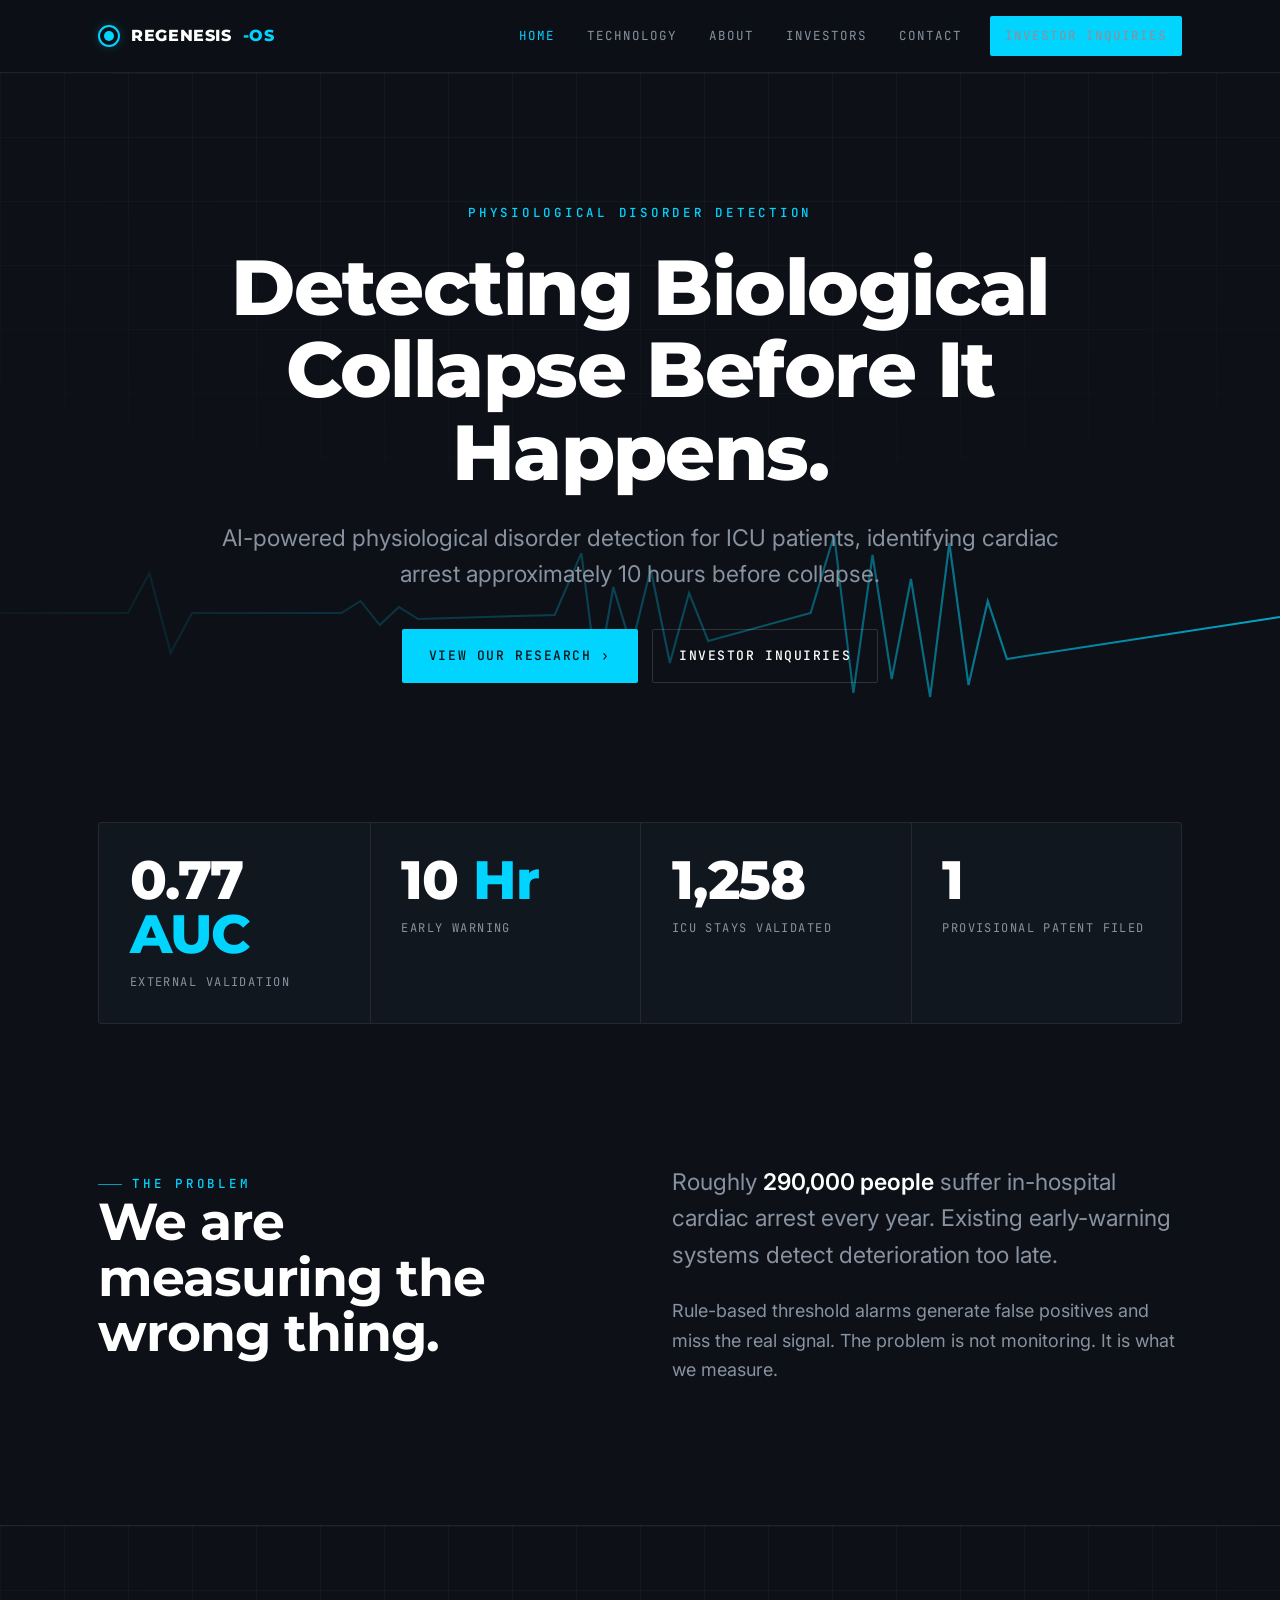
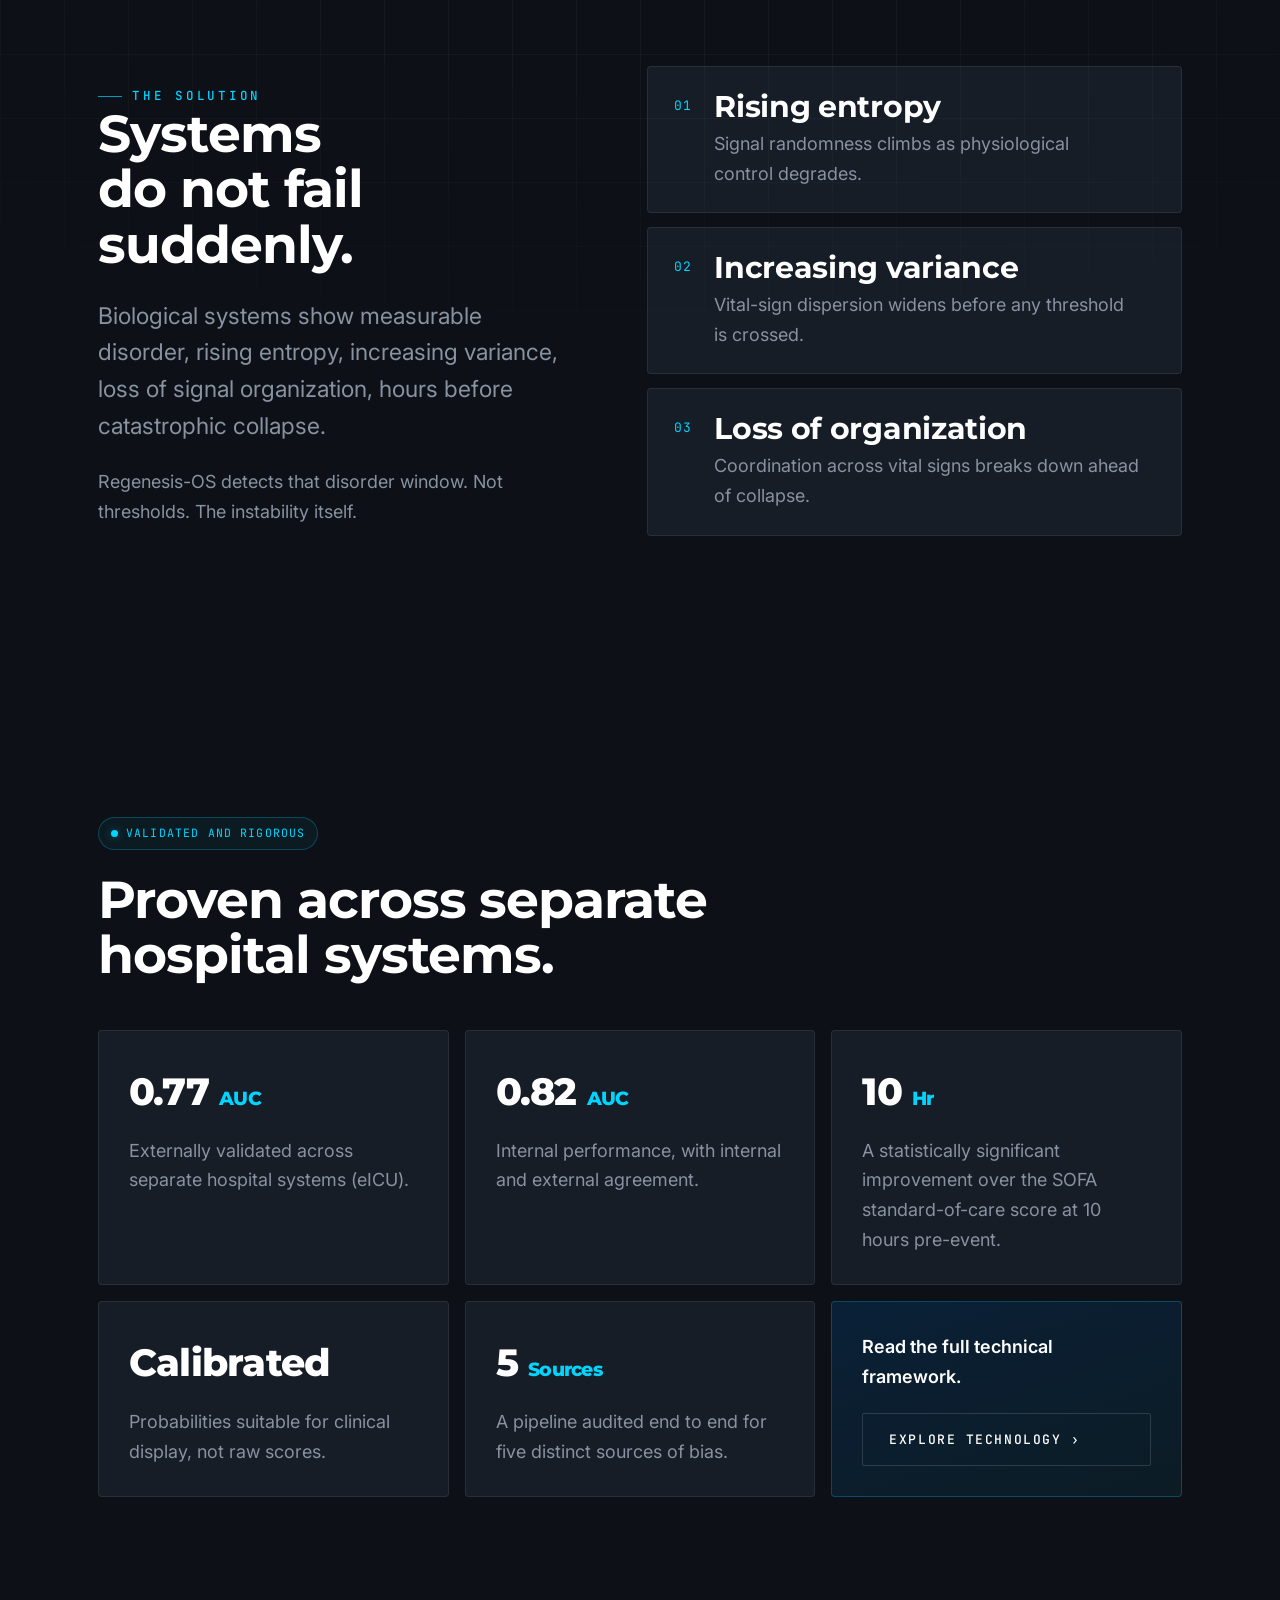
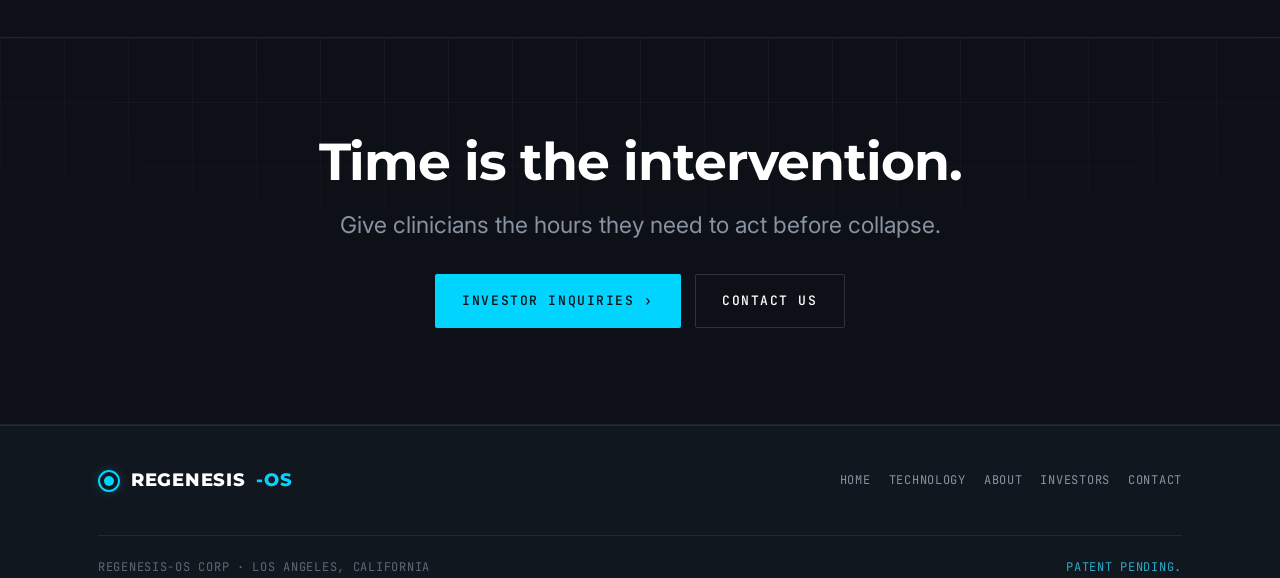
==== commit 9fbad390: "Add files via upload" ====
--- a/index.html
+++ b/index.html
@@ -1,531 +1,600 @@
 <!DOCTYPE html>
 <html lang="en">
 <head>
-  <meta charset="UTF-8" />
-  <meta name="viewport" content="width=device-width, initial-scale=1.0" />
-  <title>Regenesis-OS | Detecting Biological Collapse Before It Happens</title>
-  <meta name="description" content="AI-powered physiological disorder detection for ICU patients. Detecting cardiac arrest up to 10 hours before collapse." />
-  <link rel="preconnect" href="https://fonts.googleapis.com" />
-  <link rel="preconnect" href="https://fonts.gstatic.com" crossorigin />
-  <link href="https://fonts.googleapis.com/css2?family=Bebas+Neue&family=DM+Sans:wght@300;400;500;600&family=JetBrains+Mono:wght@400;600&display=swap" rel="stylesheet" />
-  <link rel="stylesheet" href="css/style.css" />
+<meta charset="UTF-8" />
+<meta name="viewport" content="width=device-width, initial-scale=1.0" />
+<title>Regenesis-OS · Detecting Biological Collapse Before It Happens</title>
+<meta name="description" content="AI-powered physiological disorder detection for ICU patients, identifying cardiac arrest approximately 10 hours before collapse." />
+<link rel="preconnect" href="https://fonts.googleapis.com" />
+<link rel="preconnect" href="https://fonts.gstatic.com" crossorigin />
+<link href="https://fonts.googleapis.com/css2?family=Montserrat:wght@700;800&family=Inter:wght@400;500;600&family=JetBrains+Mono:wght@400;500&display=swap" rel="stylesheet" />
+<style id="__shared-css">
+/* ===========================================================
+   Regenesis-OS Corp  ·  Shared design system
+   Dark / technical / premium  ·  SpaceX-meets-medical-AI
+   =========================================================== */
+
+:root {
+  --bg:            #0D1117;
+  --bg-2:          #11171F;   /* elevated surface */
+  --bg-3:          #161D26;   /* cards */
+  --cyan:          #00D4FF;
+  --cyan-dim:      #2BA9C7;
+  --blue:          #0066CC;
+  --white:         #FFFFFF;
+  --grey:          #8892A0;
+  --grey-2:        #5E6875;   /* fainter */
+  --border:        rgba(255,255,255,0.08);
+  --border-2:      rgba(255,255,255,0.14);
+  --glow:          rgba(0,212,255,0.35);
+
+  --maxw:          1180px;
+  --gutter:        clamp(20px, 5vw, 48px);
+
+  --font-head:     'Montserrat', system-ui, sans-serif;
+  --font-body:     'Inter', system-ui, sans-serif;
+  --font-mono:     'JetBrains Mono', ui-monospace, monospace;
+}
+
+* { box-sizing: border-box; }
+
+html { scroll-behavior: smooth; }
+
+body {
+  margin: 0;
+  background: var(--bg);
+  color: var(--white);
+  font-family: var(--font-body);
+  font-size: 18px;
+  line-height: 1.65;
+  -webkit-font-smoothing: antialiased;
+  text-rendering: optimizeLegibility;
+  overflow-x: hidden;
+}
+
+a { color: inherit; text-decoration: none; }
+
+img { display: block; max-width: 100%; }
+
+::selection { background: var(--cyan); color: var(--bg); }
+
+/* ----------------------------------------------------------- layout */
+.container {
+  width: 100%;
+  max-width: var(--maxw);
+  margin-inline: auto;
+  padding-inline: var(--gutter);
+}
+
+.section { padding-block: clamp(72px, 11vw, 140px); }
+.section--tight { padding-block: clamp(56px, 8vw, 96px); }
+
+.divider { height: 1px; background: var(--border); border: 0; margin: 0; }
+
+/* ----------------------------------------------------------- type */
+h1, h2, h3, h4 {
+  font-family: var(--font-head);
+  font-weight: 800;
+  line-height: 1.06;
+  letter-spacing: -0.02em;
+  margin: 0;
+  text-wrap: balance;
+}
+
+.h-hero  { font-size: clamp(40px, 6.4vw, 78px); }
+.h-sect  { font-size: clamp(30px, 4.4vw, 52px); font-weight: 700; }
+.h-sub   { font-size: clamp(22px, 2.6vw, 30px); font-weight: 700; letter-spacing: -0.01em; }
+
+p { margin: 0; }
+.lead {
+  font-size: clamp(18px, 2.1vw, 23px);
+  color: var(--grey);
+  line-height: 1.6;
+  max-width: 62ch;
+  text-wrap: pretty;
+}
+.body { color: var(--grey); max-width: 64ch; text-wrap: pretty; }
+.body strong, .lead strong { color: var(--white); font-weight: 600; }
+.cyan { color: var(--cyan); }
+
+/* eyebrow / kicker label */
+.eyebrow {
+  display: inline-flex;
+  align-items: center;
+  gap: 10px;
+  font-family: var(--font-mono);
+  font-size: 12.5px;
+  font-weight: 500;
+  letter-spacing: 0.22em;
+  text-transform: uppercase;
+  color: var(--cyan);
+  margin: 0;
+}
+.eyebrow::before {
+  content: "";
+  width: 24px;
+  height: 1px;
+  background: var(--cyan);
+  opacity: 0.7;
+}
+.eyebrow--center::before { display: none; }
+
+/* ----------------------------------------------------------- buttons */
+.btn {
+  display: inline-flex;
+  align-items: center;
+  gap: 10px;
+  font-family: var(--font-mono);
+  font-size: 13px;
+  font-weight: 500;
+  letter-spacing: 0.12em;
+  text-transform: uppercase;
+  padding: 15px 26px;
+  border-radius: 2px;
+  border: 1px solid transparent;
+  cursor: pointer;
+  transition: transform .18s ease, background .18s ease, border-color .18s ease, box-shadow .18s ease, color .18s ease;
+  white-space: nowrap;
+}
+.btn .arr { transition: transform .18s ease; }
+.btn:hover .arr { transform: translateX(4px); }
+
+.btn--primary {
+  background: var(--cyan);
+  color: var(--bg);
+  box-shadow: 0 0 0 0 var(--glow);
+}
+.btn--primary:hover {
+  box-shadow: 0 8px 30px -8px var(--glow);
+  transform: translateY(-1px);
+}
+.btn--ghost {
+  background: transparent;
+  color: var(--white);
+  border-color: var(--border-2);
+}
+.btn--ghost:hover { border-color: var(--cyan); color: var(--cyan); }
+
+.btn-row { display: flex; flex-wrap: wrap; gap: 14px; }
+
+/* ----------------------------------------------------------- nav */
+.nav {
+  position: sticky;
+  top: 0;
+  z-index: 50;
+  background: rgba(13,17,23,0.72);
+  backdrop-filter: blur(14px);
+  -webkit-backdrop-filter: blur(14px);
+  border-bottom: 1px solid var(--border);
+}
+.nav__inner {
+  display: flex;
+  align-items: center;
+  justify-content: space-between;
+  height: 72px;
+}
+.brand {
+  display: flex;
+  align-items: center;
+  gap: 11px;
+  font-family: var(--font-head);
+  font-weight: 800;
+  font-size: 16px;
+  letter-spacing: 0.04em;
+  white-space: nowrap;
+}
+.brand__mark {
+  width: 22px; height: 22px;
+  border-radius: 50%;
+  border: 2px solid var(--cyan);
+  position: relative;
+  box-shadow: 0 0 12px -2px var(--glow);
+  flex: none;
+}
+.brand__mark::after {
+  content: "";
+  position: absolute; inset: 4px;
+  border-radius: 50%;
+  background: var(--cyan);
+}
+.brand b { color: var(--cyan); font-weight: 800; }
+
+.nav__links { display: flex; align-items: center; gap: 4px; }
+.nav__links a {
+  font-family: var(--font-mono);
+  font-size: 12.5px;
+  letter-spacing: 0.08em;
+  text-transform: uppercase;
+  color: var(--grey);
+  padding: 9px 14px;
+  border-radius: 2px;
+  transition: color .15s ease, background .15s ease;
+}
+.nav__links a:hover { color: var(--white); }
+.nav__links a.is-active { color: var(--cyan); }
+.nav__cta { margin-left: 10px; }
+
+.nav__toggle { display: none; }
+
+@media (max-width: 860px) {
+  .nav__links { display: none; }
+  .nav__inner { height: 64px; }
+}
+
+/* ----------------------------------------------------------- footer */
+.footer {
+  border-top: 1px solid var(--border);
+  background: var(--bg-2);
+}
+.footer__inner {
+  display: flex;
+  flex-wrap: wrap;
+  gap: 24px 40px;
+  align-items: center;
+  justify-content: space-between;
+  padding-block: 40px;
+}
+.footer__brand { display: flex; align-items: center; gap: 11px; font-family: var(--font-head); font-weight: 800; letter-spacing: 0.04em; white-space: nowrap; }
+.footer__links { display: flex; flex-wrap: wrap; gap: 6px 18px; }
+.footer__links a {
+  font-family: var(--font-mono);
+  font-size: 12px;
+  letter-spacing: 0.06em;
+  text-transform: uppercase;
+  color: var(--grey);
+  transition: color .15s ease;
+}
+.footer__links a:hover { color: var(--cyan); }
+.footer__meta {
+  width: 100%;
+  display: flex;
+  flex-wrap: wrap;
+  gap: 8px 18px;
+  justify-content: space-between;
+  padding-top: 22px;
+  border-top: 1px solid var(--border);
+  font-family: var(--font-mono);
+  font-size: 12px;
+  letter-spacing: 0.06em;
+  color: var(--grey-2);
+  text-transform: uppercase;
+}
+.footer__patent { color: var(--cyan-dim); }
+
+/* ----------------------------------------------------------- grid bg helper */
+.gridbg { position: relative; }
+.gridbg::before {
+  content: "";
+  position: absolute; inset: 0;
+  background-image:
+    linear-gradient(to right, rgba(255,255,255,0.035) 1px, transparent 1px),
+    linear-gradient(to bottom, rgba(255,255,255,0.035) 1px, transparent 1px);
+  background-size: 64px 64px;
+  -webkit-mask-image: radial-gradient(120% 80% at 50% 0%, #000 25%, transparent 80%);
+          mask-image: radial-gradient(120% 80% at 50% 0%, #000 25%, transparent 80%);
+  pointer-events: none;
+}
+
+/* ----------------------------------------------------------- cards */
+.card {
+  background: var(--bg-3);
+  border: 1px solid var(--border);
+  border-radius: 4px;
+  padding: 30px;
+  transition: border-color .2s ease, transform .2s ease;
+}
+.card:hover { border-color: var(--border-2); }
+
+/* ----------------------------------------------------------- stat */
+.statbar {
+  display: grid;
+  grid-template-columns: repeat(4, 1fr);
+  border: 1px solid var(--border);
+  border-radius: 4px;
+  background: var(--bg-2);
+  overflow: hidden;
+}
+.stat {
+  padding: 30px clamp(18px,2.4vw,34px);
+  border-left: 1px solid var(--border);
+}
+.stat:first-child { border-left: 0; }
+.stat__num {
+  font-family: var(--font-head);
+  font-weight: 800;
+  font-size: clamp(34px, 4.6vw, 54px);
+  line-height: 1;
+  letter-spacing: -0.02em;
+}
+.stat__num span { color: var(--cyan); }
+.stat__label {
+  margin-top: 12px;
+  font-family: var(--font-mono);
+  font-size: 12px;
+  letter-spacing: 0.12em;
+  text-transform: uppercase;
+  color: var(--grey);
+}
+@media (max-width: 820px) {
+  .statbar { grid-template-columns: repeat(2, 1fr); }
+  .stat:nth-child(3) { border-left: 0; }
+  .stat:nth-child(3), .stat:nth-child(4) { border-top: 1px solid var(--border); }
+}
+@media (max-width: 460px) {
+  .statbar { grid-template-columns: 1fr; }
+  .stat { border-left: 0; border-top: 1px solid var(--border); }
+  .stat:first-child { border-top: 0; }
+}
+
+/* ----------------------------------------------------------- misc utilities */
+.tag {
+  display: inline-flex;
+  align-items: center;
+  gap: 8px;
+  font-family: var(--font-mono);
+  font-size: 11.5px;
+  letter-spacing: 0.1em;
+  text-transform: uppercase;
+  color: var(--cyan);
+  padding: 6px 12px;
+  border: 1px solid rgba(0,212,255,0.25);
+  border-radius: 100px;
+  background: rgba(0,212,255,0.05);
+}
+.dot { width: 7px; height: 7px; border-radius: 50%; background: var(--cyan); box-shadow: 0 0 8px 0 var(--glow); flex: none; }
+
+.fade-up { opacity: 0; transform: translateY(18px); transition: opacity .7s ease, transform .7s ease; }
+.fade-up.in { opacity: 1; transform: none; }
+@media (prefers-reduced-motion: reduce) {
+  .fade-up { opacity: 1; transform: none; transition: none; }
+  html { scroll-behavior: auto; }
+}
+
+</style>
 </head>
 <body>
 
-  <!-- NAV -->
-  <nav id="navbar">
-    <div class="nav-inner">
-      <a href="/" class="nav-logo">REGENESIS<span>-OS</span></a>
-      <ul class="nav-links">
-        <li><a href="#technology">Technology</a></li>
-        <li><a href="#validation">Validation</a></li>
-        <li><a href="#vision">Vision</a></li>
-        <li><a href="#about">About</a></li>
-        <li><a href="#investors" class="nav-cta">Investors</a></li>
-      </ul>
-      <button class="hamburger" id="hamburger" aria-label="Menu">
-        <span></span><span></span><span></span>
-      </button>
-    </div>
-    <div class="mobile-menu" id="mobileMenu">
-      <a href="#technology">Technology</a>
-      <a href="#validation">Validation</a>
-      <a href="#vision">Vision</a>
-      <a href="#about">About</a>
-      <a href="#investors">Investors</a>
-    </div>
-  </nav>
-
-  <!-- HERO -->
-  <section id="hero">
-    <canvas id="bioCanvas"></canvas>
-    <div class="hero-content">
-      <div class="hero-badge">
-        <span class="badge-dot"></span>
-        Pre-Seed &nbsp;·&nbsp; Medical AI &nbsp;·&nbsp; Los Angeles
+<!-- ===================== NAV ===================== -->
+<header class="nav">
+  <div class="container nav__inner">
+    <a class="brand" href="index.html" aria-label="Regenesis-OS home">
+      <span class="brand__mark"></span>
+      REGENESIS<b>-OS</b>
+    </a>
+    <nav class="nav__links" aria-label="Primary">
+      <a href="index.html" class="is-active">Home</a>
+      <a href="technology.html">Technology</a>
+      <a href="about.html">About</a>
+      <a href="investors.html">Investors</a>
+      <a href="contact.html">Contact</a>
+      <a class="btn btn--primary nav__cta" href="investors.html">Investor Inquiries</a>
+    </nav>
+  </div>
+</header>
+
+<!-- ===================== HERO ===================== -->
+<section class="hero gridbg" data-screen-label="Home / Hero">
+  <div class="hero__trace" aria-hidden="true">
+    <svg viewBox="0 0 1200 260" preserveAspectRatio="none" width="100%" height="100%">
+      <path d="M0,130 L120,130 L140,90 L160,170 L180,130 L320,130 L338,118 L356,142 L374,124 L392,136 L520,132
+               L545,70 L560,196 L575,104 L592,164 L610,86 L628,180 L646,110 L664,158 L760,130
+               L782,52 L800,210 L818,72 L836,196 L854,96 L872,214 L890,60 L908,202 L926,118 L944,176 L1200,134"
+            fill="none" stroke="url(#g)" stroke-width="2" />
+      <defs>
+        <linearGradient id="g" x1="0" y1="0" x2="1200" y2="0" gradientUnits="userSpaceOnUse">
+          <stop offset="0" stop-color="#00D4FF" stop-opacity="0.05" />
+          <stop offset="0.55" stop-color="#00D4FF" stop-opacity="0.32" />
+          <stop offset="1" stop-color="#00D4FF" stop-opacity="0.85" />
+        </linearGradient>
+      </defs>
+    </svg>
+  </div>
+
+  <div class="container hero__inner">
+    <p class="eyebrow eyebrow--center">Physiological Disorder Detection</p>
+    <h1 class="h-hero hero__title">Detecting Biological<br />Collapse Before It Happens.</h1>
+    <p class="lead hero__lead">AI-powered physiological disorder detection for ICU patients, identifying cardiac arrest approximately 10 hours before collapse.</p>
+    <div class="btn-row hero__cta">
+      <a class="btn btn--primary" href="technology.html">View Our Research <span class="arr">&rsaquo;</span></a>
+      <a class="btn btn--ghost" href="investors.html">Investor Inquiries</a>
+    </div>
+  </div>
+</section>
+
+<!-- ===================== STATS ===================== -->
+<section class="container" style="margin-top: clamp(-40px,-4vw,-64px); position: relative; z-index: 5;">
+  <div class="statbar fade-up" data-screen-label="Home / Stats">
+    <div class="stat">
+      <div class="stat__num">0.77 <span>AUC</span></div>
+      <div class="stat__label">External Validation</div>
+    </div>
+    <div class="stat">
+      <div class="stat__num">10 <span>Hr</span></div>
+      <div class="stat__label">Early Warning</div>
+    </div>
+    <div class="stat">
+      <div class="stat__num">1,258</div>
+      <div class="stat__label">ICU Stays Validated</div>
+    </div>
+    <div class="stat">
+      <div class="stat__num">1</div>
+      <div class="stat__label">Provisional Patent Filed</div>
+    </div>
+  </div>
+</section>
+
+<!-- ===================== PROBLEM ===================== -->
+<section class="section" data-screen-label="Home / Problem">
+  <div class="container problem">
+    <div class="problem__head fade-up">
+      <p class="eyebrow">The Problem</p>
+      <h2 class="h-sect">We are measuring the<br />wrong thing.</h2>
+    </div>
+    <div class="problem__body fade-up">
+      <p class="lead">Roughly <strong>290,000 people</strong> suffer in-hospital cardiac arrest every year. Existing early-warning systems detect deterioration too late.</p>
+      <p class="body" style="margin-top:22px;">Rule-based threshold alarms generate false positives and miss the real signal. The problem is not monitoring. It is what we measure.</p>
+    </div>
+  </div>
+</section>
+
+<hr class="divider" />
+
+<!-- ===================== SOLUTION ===================== -->
+<section class="section gridbg" data-screen-label="Home / Solution">
+  <div class="container solution">
+    <div class="solution__copy fade-up">
+      <p class="eyebrow">The Solution</p>
+      <h2 class="h-sect">Systems do not fail<br />suddenly.</h2>
+      <p class="lead" style="margin-top:26px;">Biological systems show measurable disorder, rising entropy, increasing variance, loss of signal organization, hours before catastrophic collapse.</p>
+      <p class="body" style="margin-top:22px;">Regenesis-OS detects that disorder window. Not thresholds. The instability itself.</p>
+    </div>
+    <ul class="solution__list fade-up">
+      <li class="card sol-item">
+        <span class="sol-item__k">01</span>
+        <div>
+          <h3 class="h-sub">Rising entropy</h3>
+          <p class="body">Signal randomness climbs as physiological control degrades.</p>
+        </div>
+      </li>
+      <li class="card sol-item">
+        <span class="sol-item__k">02</span>
+        <div>
+          <h3 class="h-sub">Increasing variance</h3>
+          <p class="body">Vital-sign dispersion widens before any threshold is crossed.</p>
+        </div>
+      </li>
+      <li class="card sol-item">
+        <span class="sol-item__k">03</span>
+        <div>
+          <h3 class="h-sub">Loss of organization</h3>
+          <p class="body">Coordination across vital signs breaks down ahead of collapse.</p>
+        </div>
+      </li>
+    </ul>
+  </div>
+</section>
+
+<!-- ===================== VALIDATED BAND ===================== -->
+<section class="section validated" data-screen-label="Home / Validated">
+  <div class="container">
+    <div class="validated__head fade-up">
+      <span class="tag"><span class="dot"></span> Validated and Rigorous</span>
+      <h2 class="h-sect" style="margin-top:22px;">Proven across separate<br />hospital systems.</h2>
+    </div>
+    <div class="proof-grid">
+      <div class="card proof fade-up">
+        <p class="proof__stat">0.77 <span>AUC</span></p>
+        <p class="body">Externally validated across separate hospital systems (eICU).</p>
       </div>
-      <h1 class="hero-headline">
-        Detecting<br/>
-        Biological Collapse<br/>
-        <em>Before It Happens.</em>
-      </h1>
-      <p class="hero-sub">
-        An AI system that identifies physiological disorder in ICU patients
-        up to <strong>10 hours</strong> before cardiac arrest —
-        validated on 1,310 confirmed cases from MIMIC-IV.
-      </p>
-      <div class="hero-actions">
-        <a href="#technology" class="btn-primary">Explore the Science</a>
-        <a href="#investors" class="btn-ghost">Investor Inquiries</a>
+      <div class="card proof fade-up">
+        <p class="proof__stat">0.82 <span>AUC</span></p>
+        <p class="body">Internal performance, with internal and external agreement.</p>
       </div>
-    </div>
-    <div class="hero-stats">
-      <div class="stat-item">
-        <span class="stat-val" data-target="0.70" data-prefix="" data-suffix="">0.70</span>
-        <span class="stat-label">AUC Score</span>
+      <div class="card proof fade-up">
+        <p class="proof__stat">10 <span>Hr</span></p>
+        <p class="body">A statistically significant improvement over the SOFA standard-of-care score at 10 hours pre-event.</p>
       </div>
-      <div class="stat-divider"></div>
-      <div class="stat-item">
-        <span class="stat-val">10 hrs</span>
-        <span class="stat-label">Median Detection Window</span>
+      <div class="card proof fade-up">
+        <p class="proof__stat">Calibrated</p>
+        <p class="body">Probabilities suitable for clinical display, not raw scores.</p>
       </div>
-      <div class="stat-divider"></div>
-      <div class="stat-item">
-        <span class="stat-val">1,310</span>
-        <span class="stat-label">Validated Patient Cases</span>
+      <div class="card proof fade-up">
+        <p class="proof__stat">5 <span>Sources</span></p>
+        <p class="body">A pipeline audited end to end for five distinct sources of bias.</p>
       </div>
-      <div class="stat-divider"></div>
-      <div class="stat-item">
-        <span class="stat-val">1</span>
-        <span class="stat-label">Provisional Patent Filed</span>
+      <div class="card proof proof--cta fade-up">
+        <p class="body" style="color:var(--white);font-weight:600;">Read the full technical framework.</p>
+        <a class="btn btn--ghost" href="technology.html" style="margin-top:auto;">Explore Technology <span class="arr">&rsaquo;</span></a>
       </div>
     </div>
-    <div class="scroll-indicator">
-      <span>Scroll</span>
-      <div class="scroll-line"></div>
-    </div>
-  </section>
-
-  <!-- PROBLEM -->
-  <section id="problem">
-    <div class="container">
-      <div class="section-tag">The Problem</div>
-      <div class="problem-grid">
-        <div class="problem-left">
-          <h2>Hospitals are reacting.<br/>We need to <em>predict.</em></h2>
-          <p>Existing early warning systems like MEWS and NEWS2 are rule-based threshold tools. They wait for a value to breach a limit. By then — it's often too late.</p>
-          <p>The real signal is not the breach. It's the disorder building toward it.</p>
-        </div>
-        <div class="problem-right">
-          <div class="problem-card">
-            <div class="problem-icon">⚠</div>
-            <h3>Late Detection</h3>
-            <p>Current systems detect deterioration after significant physiological decline has already occurred</p>
-          </div>
-          <div class="problem-card">
-            <div class="problem-icon">🔔</div>
-            <h3>False Alarm Burden</h3>
-            <p>Threshold-based alarms generate high false positive rates causing alarm fatigue in clinical staff</p>
-          </div>
-          <div class="problem-card">
-            <div class="problem-icon">📊</div>
-            <h3>No Disorder Awareness</h3>
-            <p>No existing system measures biological signal order — the structural coherence that collapses before catastrophic events</p>
-          </div>
-          <div class="problem-card">
-            <div class="problem-icon">🏥</div>
-            <h3>Reactive Medicine</h3>
-            <p>Hundreds of thousands of in-hospital cardiac arrests annually — most preceded by detectable physiological signals</p>
-          </div>
-        </div>
-      </div>
-    </div>
-  </section>
-
-  <!-- TECHNOLOGY -->
-  <section id="technology">
-    <div class="container">
-      <div class="section-tag">The Technology</div>
-      <h2 class="section-title">Biological Signal Order.<br/>A New Measurable Property.</h2>
-      <p class="section-sub">Unlike systems that monitor absolute values, Regenesis-OS measures the structural organization of biological signals over time. As a system approaches collapse — disorder emerges.</p>
-
-      <div class="tech-pipeline">
-        <div class="pipeline-step">
-          <div class="step-num">01</div>
-          <div class="step-icon">📡</div>
-          <h3>Signal Acquisition</h3>
-          <p>Continuous vital sign data ingested from existing hospital monitoring infrastructure. No new hardware required.</p>
-          <div class="step-signals">
-            <span>ECG</span><span>HR</span><span>BP</span><span>SpO2</span><span>RR</span>
-          </div>
-        </div>
-        <div class="pipeline-arrow">→</div>
-        <div class="pipeline-step">
-          <div class="step-num">02</div>
-          <div class="step-icon">🗺</div>
-          <h3>Field Representation</h3>
-          <p>Raw signals transformed into spatiotemporal signal fields capturing relationships across time, space, and biological subsystems.</p>
-        </div>
-        <div class="pipeline-arrow">→</div>
-        <div class="pipeline-step">
-          <div class="step-num">03</div>
-          <div class="step-icon">📐</div>
-          <h3>Order Metrics Engine</h3>
-          <p>Custom metrics quantify deviation from baseline signal order — entropy, variance, gradient energy, anisotropy, cross-system coupling.</p>
-        </div>
-        <div class="pipeline-arrow">→</div>
-        <div class="pipeline-step">
-          <div class="step-num">04</div>
-          <div class="step-icon">🧠</div>
-          <h3>Confidence-Aware Classification</h3>
-          <p>Temporal sequences analyzed to detect and classify five distinct disruption modes with associated confidence values.</p>
-        </div>
-        <div class="pipeline-arrow">→</div>
-        <div class="pipeline-step">
-          <div class="step-num">05</div>
-          <div class="step-icon">🔄</div>
-          <h3>Adaptive Control</h3>
-          <p>Closed-loop system selects interventions based on detected pattern and confidence — modulating intensity to biological response.</p>
-        </div>
-      </div>
-
-      <div class="disruption-modes">
-        <div class="modes-header">
-          <h3>Five Disruption Modes Detected</h3>
-          <p>Regenesis-OS classifies the type of biological disorder — not just its presence</p>
-        </div>
-        <div class="modes-grid">
-          <div class="mode-chip mode-1">Diffuse Shock</div>
-          <div class="mode-chip mode-2">Gradient Collapse</div>
-          <div class="mode-chip mode-3">Localized Spike</div>
-          <div class="mode-chip mode-4">Noise Flood</div>
-          <div class="mode-chip mode-5">Repetitive Micro-Damage</div>
-        </div>
-      </div>
-    </div>
-  </section>
-
-  <!-- VALIDATION -->
-  <section id="validation">
-    <div class="container">
-      <div class="section-tag">Clinical Validation</div>
-      <h2 class="section-title">Built on the World's Most<br/>Rigorous Critical Care Data.</h2>
-
-      <div class="validation-grid">
-        <div class="validation-main">
-          <div class="val-card highlight">
-            <div class="val-label">Dataset</div>
-            <div class="val-value">MIMIC-IV v3.1</div>
-            <div class="val-desc">PhysioNet critical care database — the gold standard for ICU research</div>
-          </div>
-          <div class="val-card">
-            <div class="val-label">Model Performance</div>
-            <div class="val-value auc">AUC <span>0.70</span></div>
-            <div class="val-desc">5-fold stratified cross-validation</div>
-          </div>
-          <div class="val-card">
-            <div class="val-label">Detection Window</div>
-            <div class="val-value">10 Hours</div>
-            <div class="val-desc">Median time before cardiac arrest event</div>
-          </div>
-          <div class="val-card">
-            <div class="val-label">Patient Cases</div>
-            <div class="val-value">1,310</div>
-            <div class="val-desc">Confirmed ICU cardiac arrest cases</div>
-          </div>
-        </div>
-        <div class="validation-signals">
-          <h3>Signal Sources</h3>
-          <div class="signal-list">
-            <div class="signal-row">
-              <div class="signal-name">Heart Rate</div>
-              <div class="signal-bar"><div class="signal-fill" style="width:92%"></div></div>
-            </div>
-            <div class="signal-row">
-              <div class="signal-name">Non-Invasive BP Systolic</div>
-              <div class="signal-bar"><div class="signal-fill" style="width:85%"></div></div>
-            </div>
-            <div class="signal-row">
-              <div class="signal-name">Arterial BP Systolic</div>
-              <div class="signal-bar"><div class="signal-fill" style="width:88%"></div></div>
-            </div>
-            <div class="signal-row">
-              <div class="signal-name">Signal Entropy</div>
-              <div class="signal-bar"><div class="signal-fill" style="width:95%"></div></div>
-            </div>
-            <div class="signal-row">
-              <div class="signal-name">Signal Variance</div>
-              <div class="signal-bar"><div class="signal-fill" style="width:93%"></div></div>
-            </div>
-          </div>
-          <div class="ip-badge">
-            <div class="ip-icon">⚖</div>
-            <div>
-              <strong>Provisional Patent Filed</strong>
-              <p>USPTO — Systems and Methods for Detecting and Restoring Biological Signal Order Using Adaptive Closed-Loop Control</p>
-            </div>
-          </div>
-        </div>
-      </div>
-    </div>
-  </section>
-
-  <!-- VISION -->
-  <section id="vision">
-    <div class="container">
-      <div class="section-tag">Platform Vision</div>
-      <h2 class="section-title">Cardiac Arrest Is<br/>Only The Beginning.</h2>
-      <p class="section-sub">The same disorder signal that precedes cardiac arrest precedes every major physiological collapse event. Regenesis-OS is a platform.</p>
-
-      <div class="vision-timeline">
-        <div class="timeline-item active">
-          <div class="timeline-marker"></div>
-          <div class="timeline-content">
-            <div class="timeline-phase">Phase 1 — Now</div>
-            <h3>ICU Cardiac Arrest Detection</h3>
-            <p>Deploy in ICU environments as a software layer on existing monitoring infrastructure. Clinical validation. FDA pathway.</p>
-            <div class="timeline-market">$2B–$5B addressable market</div>
-          </div>
-        </div>
-        <div class="timeline-item">
-          <div class="timeline-marker"></div>
-          <div class="timeline-content">
-            <div class="timeline-phase">Phase 2</div>
-            <h3>Universal Collapse Prediction</h3>
-            <p>Expand to sepsis, respiratory failure, renal failure, hepatic collapse. One platform predicting all major in-hospital deterioration events.</p>
-            <div class="timeline-market">$50B–$100B addressable market</div>
-          </div>
-        </div>
-        <div class="timeline-item">
-          <div class="timeline-marker"></div>
-          <div class="timeline-content">
-            <div class="timeline-phase">Phase 3</div>
-            <h3>Chronic Disease Early Warning</h3>
-            <p>Wearable integration detects pre-Alzheimer, pre-cancerous, and metabolic disorder years before clinical diagnosis.</p>
-            <div class="timeline-market">$200B–$500B addressable market</div>
-          </div>
-        </div>
-        <div class="timeline-item">
-          <div class="timeline-marker"></div>
-          <div class="timeline-content">
-            <div class="timeline-phase">Phase 4</div>
-            <h3>Biological Operating System</h3>
-            <p>Continuous whole-body biological stability monitoring. The intelligence layer inside every hospital bed and home device on earth.</p>
-            <div class="timeline-market">$1T+ platform opportunity</div>
-          </div>
-        </div>
-      </div>
-    </div>
-  </section>
-
-  <!-- ABOUT -->
-  <section id="about">
-    <div class="container">
-      <div class="section-tag">The Founder</div>
-      <div class="about-grid">
-        <div class="about-left">
-          <h2>Built by a Signal<br/>Detective.</h2>
-          <p>Justin C. Radford-Berry spent seven years as an independent quantitative researcher — finding anomalous patterns in complex, noisy, real-time data streams.</p>
-          <p>He noticed something: the methodology for detecting market disorder and the methodology for detecting biological disorder are structurally identical. Both are entropy detection problems in time series data.</p>
-          <p>He turned that lens on ICU telemetry data — and found a signal nobody had measured before.</p>
-          <div class="about-credentials">
-            <div class="cred-item">
-              <span class="cred-icon">🎓</span>
-              <span>BA Environmental Business — University of Redlands</span>
-            </div>
-            <div class="cred-item">
-              <span class="cred-icon">📊</span>
-              <span>7+ Years Independent Quantitative Research</span>
-            </div>
-            <div class="cred-item">
-              <span class="cred-icon">⚖</span>
-              <span>Provisional Patent Filed — USPTO 2024</span>
-            </div>
-            <div class="cred-item">
-              <span class="cred-icon">🏥</span>
-              <span>MIMIC-IV Research Access Secured</span>
-            </div>
-            <div class="cred-item">
-              <span class="cred-icon">📍</span>
-              <span>Los Angeles, California</span>
-            </div>
-          </div>
-        </div>
-        <div class="about-right">
-          <div class="quote-block">
-            <div class="quote-mark">"</div>
-            <p>Biological systems don't fail suddenly. They warn you. Rising entropy. Increasing variance. Loss of signal organization. The disorder precedes the collapse — every single time. We built the system that listens.</p>
-            <div class="quote-author">— Justin C. Radford-Berry, Founder & CEO</div>
-          </div>
-          <div class="mission-block">
-            <h3>Our Mission</h3>
-            <p>Detect biological collapse before it happens — giving clinicians the time they need to intervene, and giving patients the chance they deserve.</p>
-          </div>
-        </div>
-      </div>
-    </div>
-  </section>
-
-  <!-- INVESTORS -->
-  <section id="investors">
-    <div class="container">
-      <div class="section-tag">Investors</div>
-      <h2 class="section-title">Join Us in Redefining<br/>Critical Care.</h2>
-
-      <div class="investors-grid">
-        <div class="raise-card">
-          <div class="raise-amount">$1.5M</div>
-          <div class="raise-label">Pre-Seed Round</div>
-          <div class="raise-details">
-            <div class="raise-row">
-              <span>Valuation Cap</span>
-              <span>$8M</span>
-            </div>
-            <div class="raise-row">
-              <span>Instrument</span>
-              <span>SAFE</span>
-            </div>
-            <div class="raise-row">
-              <span>Minimum Check</span>
-              <span>$50,000</span>
-            </div>
-            <div class="raise-row">
-              <span>Runway</span>
-              <span>18 Months</span>
-            </div>
-          </div>
-          <a href="mailto:justin@regenesis-os.com" class="btn-primary full">Request Materials</a>
-        </div>
-
-        <div class="use-of-funds">
-          <h3>Use of Funds</h3>
-          <div class="fund-item">
-            <div class="fund-label">
-              <span>ML Engineering</span>
-              <span class="fund-pct">40%</span>
-            </div>
-            <div class="fund-bar">
-              <div class="fund-fill" style="width:40%; background: var(--cyan)"></div>
-            </div>
-          </div>
-          <div class="fund-item">
-            <div class="fund-label">
-              <span>Dataset Expansion</span>
-              <span class="fund-pct">25%</span>
-            </div>
-            <div class="fund-bar">
-              <div class="fund-fill" style="width:25%; background: var(--green)"></div>
-            </div>
-          </div>
-          <div class="fund-item">
-            <div class="fund-label">
-              <span>Clinical Partnerships</span>
-              <span class="fund-pct">20%</span>
-            </div>
-            <div class="fund-bar">
-              <div class="fund-fill" style="width:20%; background: var(--orange)"></div>
-            </div>
-          </div>
-          <div class="fund-item">
-            <div class="fund-label">
-              <span>Regulatory & Legal</span>
-              <span class="fund-pct">10%</span>
-            </div>
-            <div class="fund-bar">
-              <div class="fund-fill" style="width:10%; background: var(--purple)"></div>
-            </div>
-          </div>
-          <div class="fund-item">
-            <div class="fund-label">
-              <span>Operations</span>
-              <span class="fund-pct">5%</span>
-            </div>
-            <div class="fund-bar">
-              <div class="fund-fill" style="width:5%; background: var(--mid-gray)"></div>
-            </div>
-          </div>
-        </div>
-
-        <div class="milestones-card">
-          <h3>Next Milestones</h3>
-          <div class="milestone-list">
-            <div class="milestone-item">
-              <div class="milestone-q cyan">Q1</div>
-              <div class="milestone-text">Dataset expanded to 3,000+ patients</div>
-            </div>
-            <div class="milestone-item">
-              <div class="milestone-q green">Q2</div>
-              <div class="milestone-text">AUC ≥ 0.80 achieved with expanded feature set</div>
-            </div>
-            <div class="milestone-item">
-              <div class="milestone-q orange">Q3</div>
-              <div class="milestone-text">Clinical collaboration with ICU partner established</div>
-            </div>
-            <div class="milestone-item">
-              <div class="milestone-q purple">Q4</div>
-              <div class="milestone-text">Real-time monitoring prototype deployed in pilot</div>
-            </div>
-          </div>
-        </div>
-      </div>
-    </div>
-  </section>
-
-  <!-- CONTACT -->
-  <section id="contact">
-    <div class="container">
-      <div class="contact-inner">
-        <div class="contact-left">
-          <h2>Let's Talk.</h2>
-          <p>Whether you're an investor, clinician, researcher, or potential partner — we want to hear from you.</p>
-          <div class="contact-links">
-            <a href="mailto:justin@regenesis-os.com" class="contact-link">
-              <span>✉</span> justin@regenesis-os.com
-            </a>
-            <a href="mailto:info@regenesis-os.com" class="contact-link">
-              <span>✉</span> info@regenesis-os.com
-            </a>
-            <div class="contact-link">
-              <span>📍</span> Los Angeles, California
-            </div>
-          </div>
-        </div>
-        <form class="contact-form" id="contactForm">
-          <div class="form-group">
-            <label>Name</label>
-            <input type="text" placeholder="Your full name" required />
-          </div>
-          <div class="form-group">
-            <label>Email</label>
-            <input type="email" placeholder="your@email.com" required />
-          </div>
-          <div class="form-group">
-            <label>I am a...</label>
-            <select>
-              <option value="">Select one</option>
-              <option>Investor</option>
-              <option>ICU Physician / Clinician</option>
-              <option>Researcher</option>
-              <option>Potential Partner</option>
-              <option>Press / Media</option>
-              <option>Other</option>
-            </select>
-          </div>
-          <div class="form-group">
-            <label>Message</label>
-            <textarea placeholder="Tell us what you have in mind..." rows="4" required></textarea>
-          </div>
-          <button type="submit" class="btn-primary full">Send Message</button>
-        </form>
-      </div>
-    </div>
-  </section>
-
-  <!-- FOOTER -->
-  <footer>
-    <div class="container">
-      <div class="footer-inner">
-        <div class="footer-left">
-          <div class="footer-logo">REGENESIS<span>-OS</span></div>
-          <p>Detecting Biological Collapse Before It Happens</p>
-          <p class="footer-legal">© 2025 Regenesis-OS Corp. All rights reserved.<br/>Provisional Patent Pending — USPTO</p>
-        </div>
-        <div class="footer-links">
-          <a href="#technology">Technology</a>
-          <a href="#validation">Validation</a>
-          <a href="#vision">Vision</a>
-          <a href="#about">About</a>
-          <a href="#investors">Investors</a>
-          <a href="#contact">Contact</a>
-        </div>
-        <div class="footer-right">
-          <p>Raising $1.5M Pre-Seed</p>
-          <a href="mailto:justin@regenesis-os.com" class="btn-ghost small">Investor Inquiries</a>
-        </div>
-      </div>
-    </div>
-  </footer>
-
-  <script src="js/main.js"></script>
+  </div>
+</section>
+
+<!-- ===================== CTA ===================== -->
+<section class="section--tight cta-band gridbg" data-screen-label="Home / CTA">
+  <div class="container cta-band__inner">
+    <h2 class="h-sect">Time is the intervention.</h2>
+    <p class="lead" style="margin-top:18px;">Give clinicians the hours they need to act before collapse.</p>
+    <div class="btn-row" style="margin-top:30px;justify-content:center;">
+      <a class="btn btn--primary" href="investors.html">Investor Inquiries <span class="arr">&rsaquo;</span></a>
+      <a class="btn btn--ghost" href="contact.html">Contact Us</a>
+    </div>
+  </div>
+</section>
+
+<!-- ===================== FOOTER ===================== -->
+<footer class="footer">
+  <div class="container">
+    <div class="footer__inner">
+      <a class="footer__brand" href="index.html"><span class="brand__mark"></span> REGENESIS<span class="cyan" style="font-weight:800;">-OS</span></a>
+      <nav class="footer__links" aria-label="Footer">
+        <a href="index.html">Home</a>
+        <a href="technology.html">Technology</a>
+        <a href="about.html">About</a>
+        <a href="investors.html">Investors</a>
+        <a href="contact.html">Contact</a>
+      </nav>
+    </div>
+    <div class="footer__meta">
+      <span>Regenesis-OS Corp · Los Angeles, California</span>
+      <span class="footer__patent">Patent pending.</span>
+    </div>
+  </div>
+</footer>
+
+<style>
+/* ---- Home-specific ---- */
+.hero { position: relative; padding-top: clamp(70px,11vw,130px); padding-bottom: clamp(110px,14vw,180px); overflow: hidden; }
+.hero__trace { position: absolute; left: 0; right: 0; top: 52%; height: 260px; opacity: 0.9; pointer-events: none; }
+.hero__inner { position: relative; text-align: center; display: flex; flex-direction: column; align-items: center; }
+.hero__title { margin-top: 22px; }
+.hero__lead { margin: 26px auto 0; }
+.hero__cta { margin-top: 36px; justify-content: center; }
+
+.problem { display: grid; grid-template-columns: 1fr 1fr; gap: clamp(28px,5vw,72px); align-items: start; }
+.problem__head { position: sticky; top: 100px; }
+@media (max-width: 820px){ .problem { grid-template-columns: 1fr; } .problem__head { position: static; } }
+
+.solution { display: grid; grid-template-columns: 0.95fr 1.05fr; gap: clamp(32px,5vw,72px); align-items: center; }
+.solution__list { list-style: none; margin: 0; padding: 0; display: flex; flex-direction: column; gap: 14px; }
+.sol-item { display: flex; gap: 22px; align-items: flex-start; padding: 24px 26px; }
+.sol-item__k { font-family: var(--font-mono); font-size: 13px; color: var(--cyan); padding-top: 4px; letter-spacing: 0.1em; }
+.sol-item .h-sub { margin-bottom: 6px; }
+@media (max-width: 820px){ .solution { grid-template-columns: 1fr; } }
+
+.validated__head { max-width: 640px; }
+.proof-grid { margin-top: 48px; display: grid; grid-template-columns: repeat(3,1fr); gap: 16px; }
+.proof { display: flex; flex-direction: column; gap: 12px; min-height: 180px; }
+.proof__stat { font-family: var(--font-head); font-weight: 800; font-size: clamp(28px,3.2vw,38px); letter-spacing: -0.02em; }
+.proof__stat span { color: var(--cyan); font-size: 0.5em; }
+.proof--cta { background: linear-gradient(160deg, rgba(0,102,204,0.18), rgba(0,212,255,0.06)); border-color: rgba(0,212,255,0.25); }
+@media (max-width: 900px){ .proof-grid { grid-template-columns: repeat(2,1fr); } }
+@media (max-width: 560px){ .proof-grid { grid-template-columns: 1fr; } }
+
+.cta-band__inner { text-align: center; display: flex; flex-direction: column; align-items: center; }
+.cta-band { border-top: 1px solid var(--border); border-bottom: 1px solid var(--border); }
+</style>
+
+<script>
+/* Scroll reveal (shared) */
+(function () {
+  function reveal() {
+    var els = document.querySelectorAll('.fade-up');
+    if (!('IntersectionObserver' in window)) {
+      els.forEach(function (e) { e.classList.add('in'); });
+      return;
+    }
+    var io = new IntersectionObserver(function (entries) {
+      entries.forEach(function (en) {
+        if (en.isIntersecting) { en.target.classList.add('in'); io.unobserve(en.target); }
+      });
+    }, { threshold: 0.12, rootMargin: '0px 0px -8% 0px' });
+    els.forEach(function (e) { io.observe(e); });
+  }
+  if (document.readyState !== 'loading') reveal();
+  else document.addEventListener('DOMContentLoaded', reveal);
+})();
+
+</script>
 </body>
 </html>
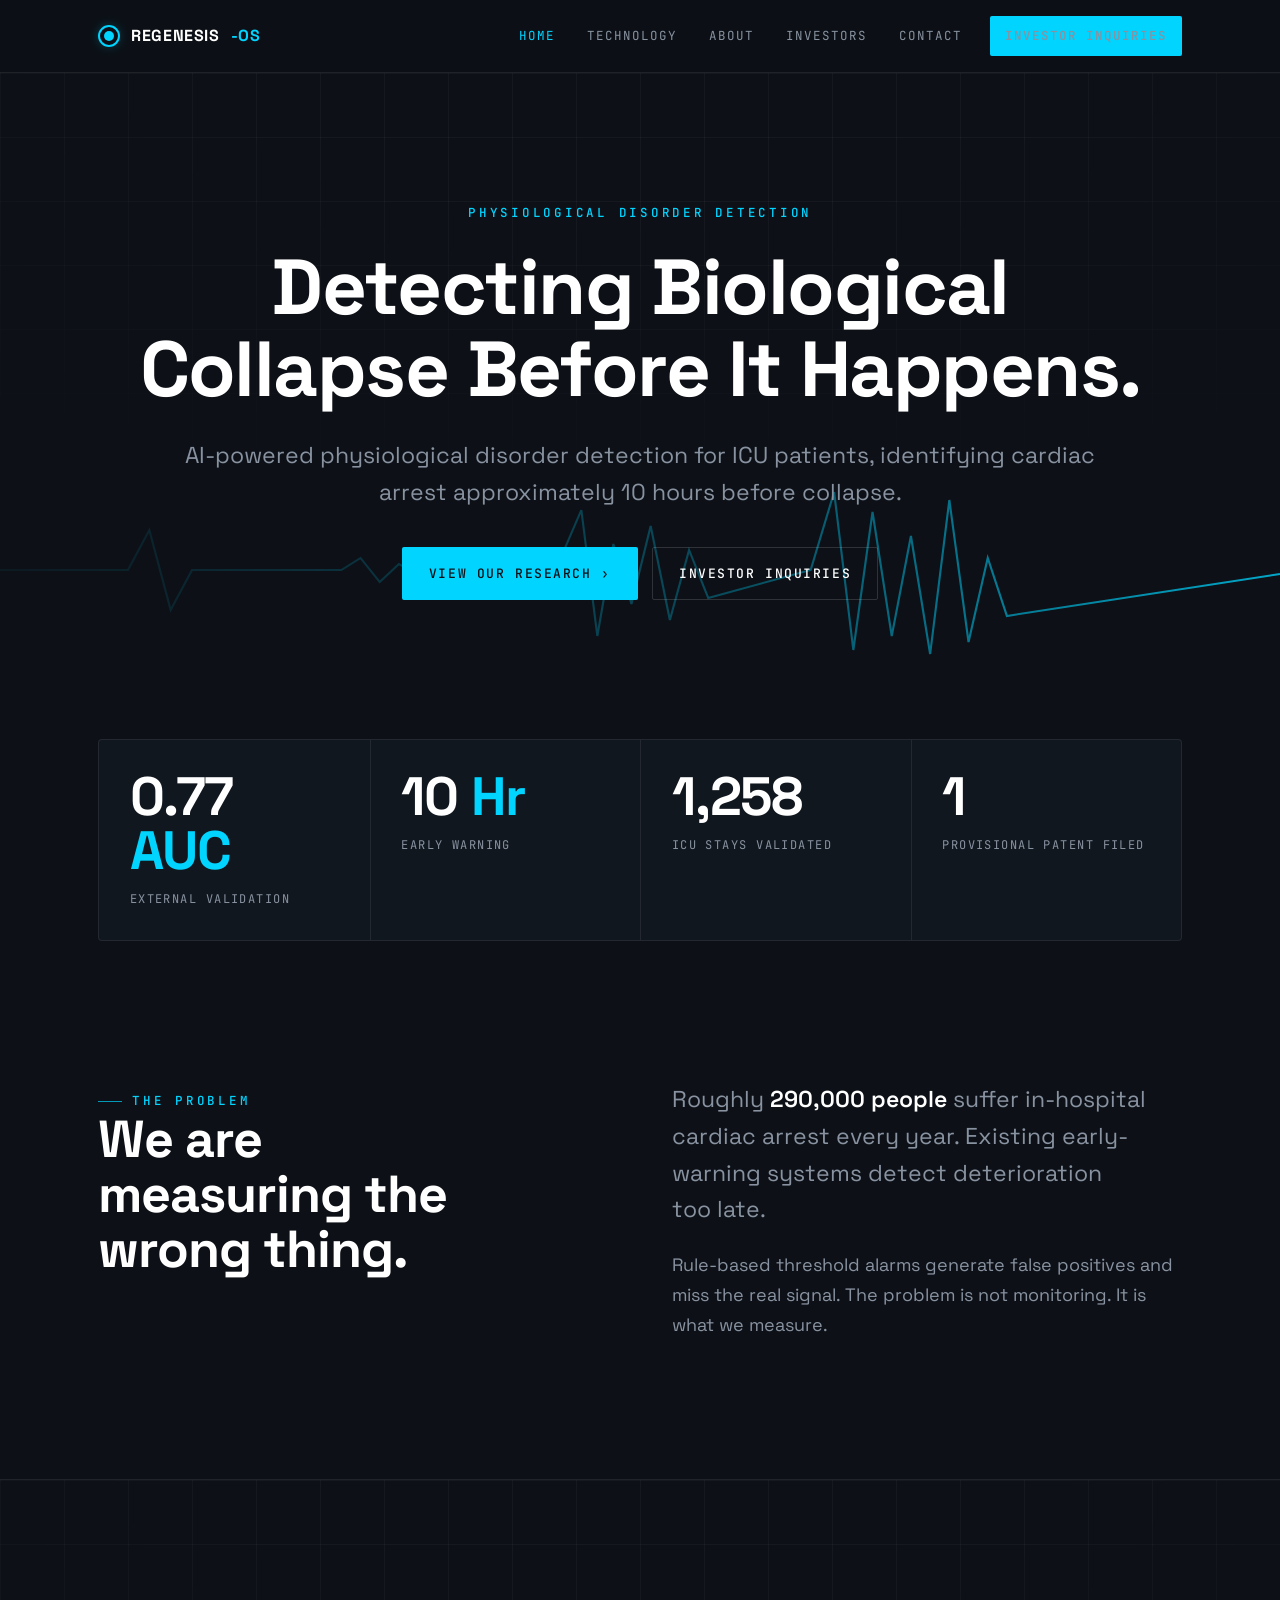
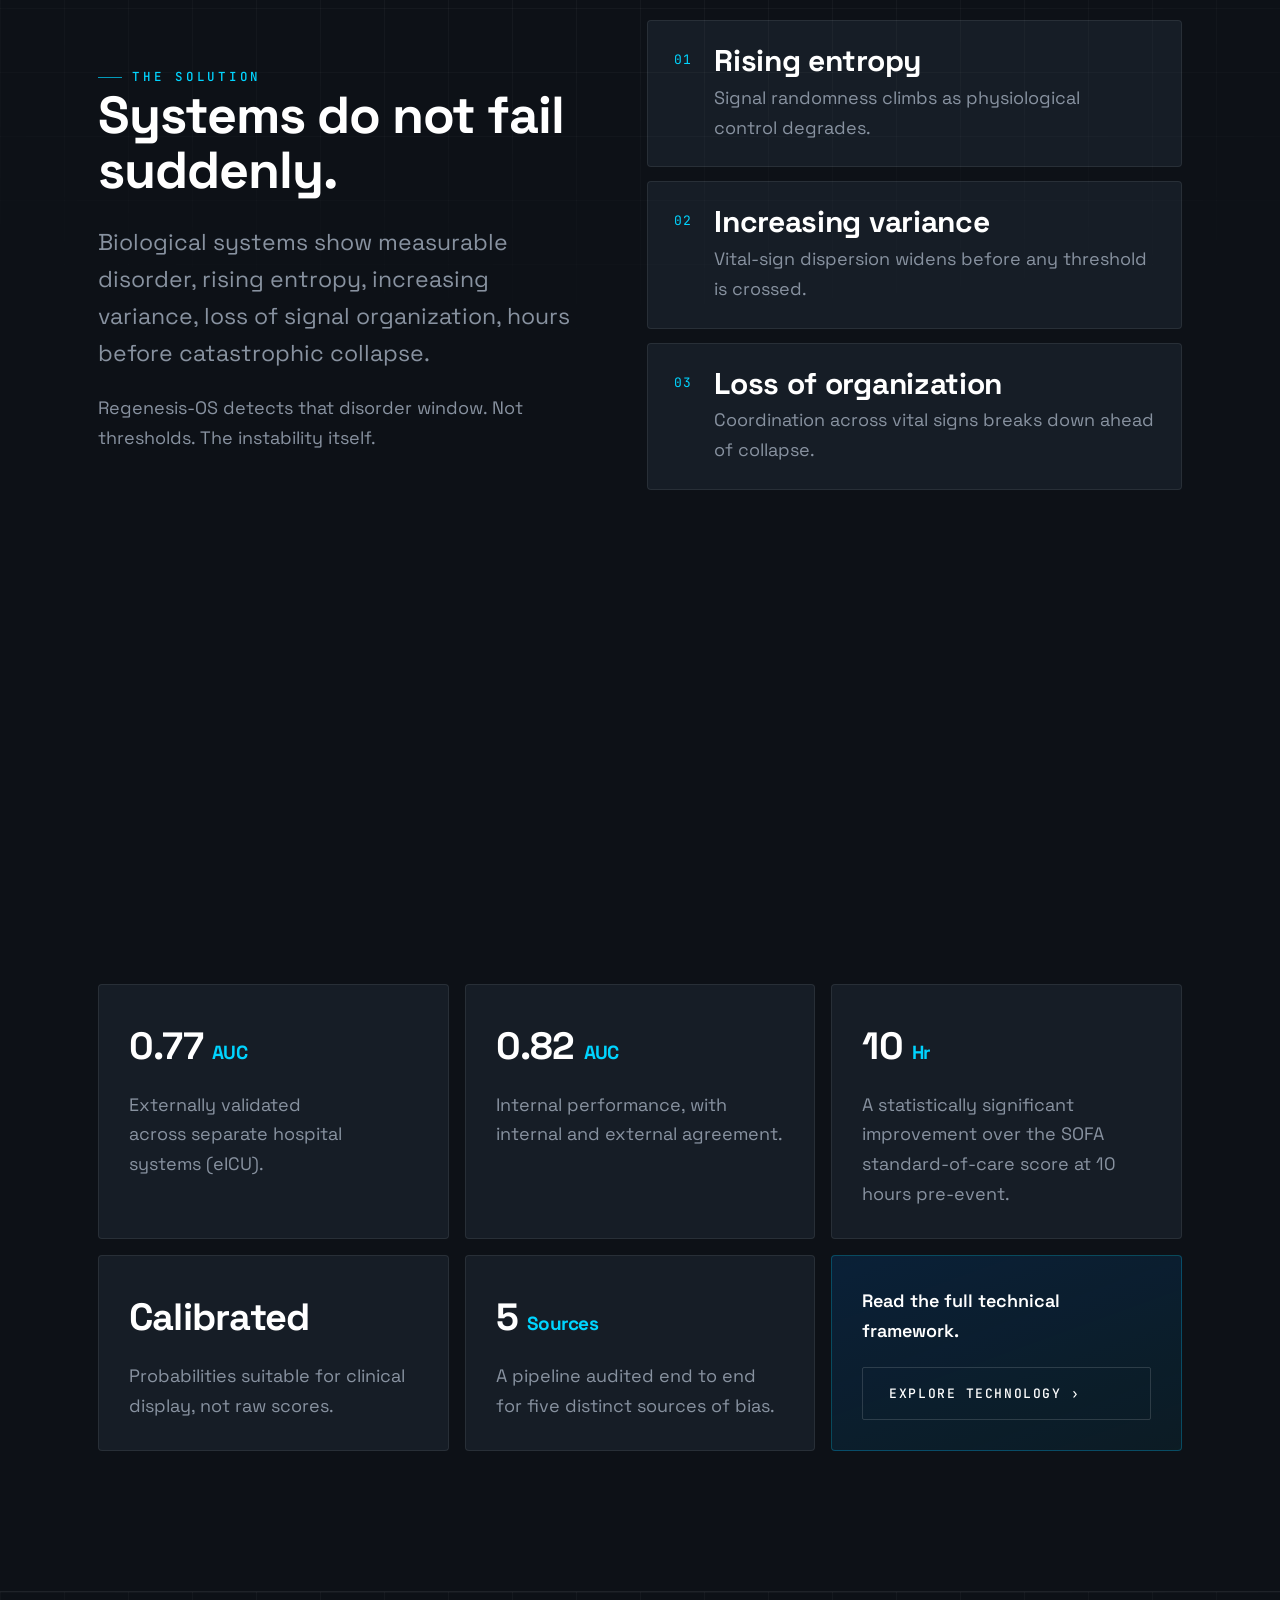
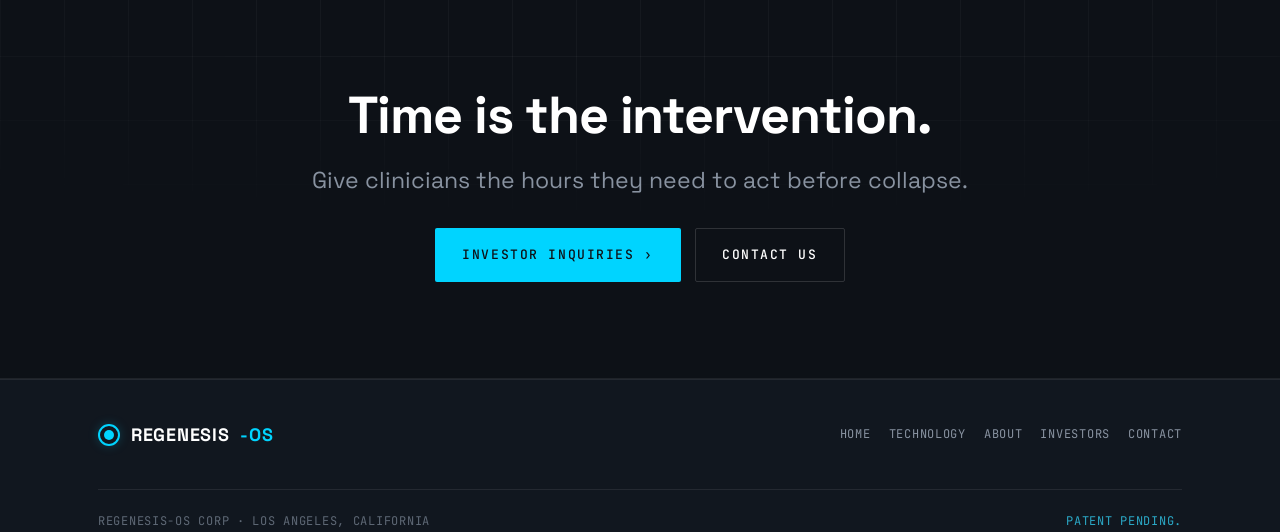
==== commit eaad4e1c: "Add files via upload" ====
--- a/index.html
+++ b/index.html
@@ -7,7 +7,7 @@
 <meta name="description" content="AI-powered physiological disorder detection for ICU patients, identifying cardiac arrest approximately 10 hours before collapse." />
 <link rel="preconnect" href="https://fonts.googleapis.com" />
 <link rel="preconnect" href="https://fonts.gstatic.com" crossorigin />
-<link href="https://fonts.googleapis.com/css2?family=Montserrat:wght@700;800&family=Inter:wght@400;500;600&family=JetBrains+Mono:wght@400;500&display=swap" rel="stylesheet" />
+<link href="https://fonts.googleapis.com/css2?family=Space+Grotesk:wght@400;500;600;700&family=JetBrains+Mono:wght@400;500&display=swap" rel="stylesheet" />
 <style id="__shared-css">
 /* ===========================================================
    Regenesis-OS Corp  ·  Shared design system
@@ -31,8 +31,8 @@
   --maxw:          1180px;
   --gutter:        clamp(20px, 5vw, 48px);
 
-  --font-head:     'Montserrat', system-ui, sans-serif;
-  --font-body:     'Inter', system-ui, sans-serif;
+  --font-head:     'Space Grotesk', system-ui, sans-serif;
+  --font-body:     'Space Grotesk', system-ui, sans-serif;
   --font-mono:     'JetBrains Mono', ui-monospace, monospace;
 }
 
